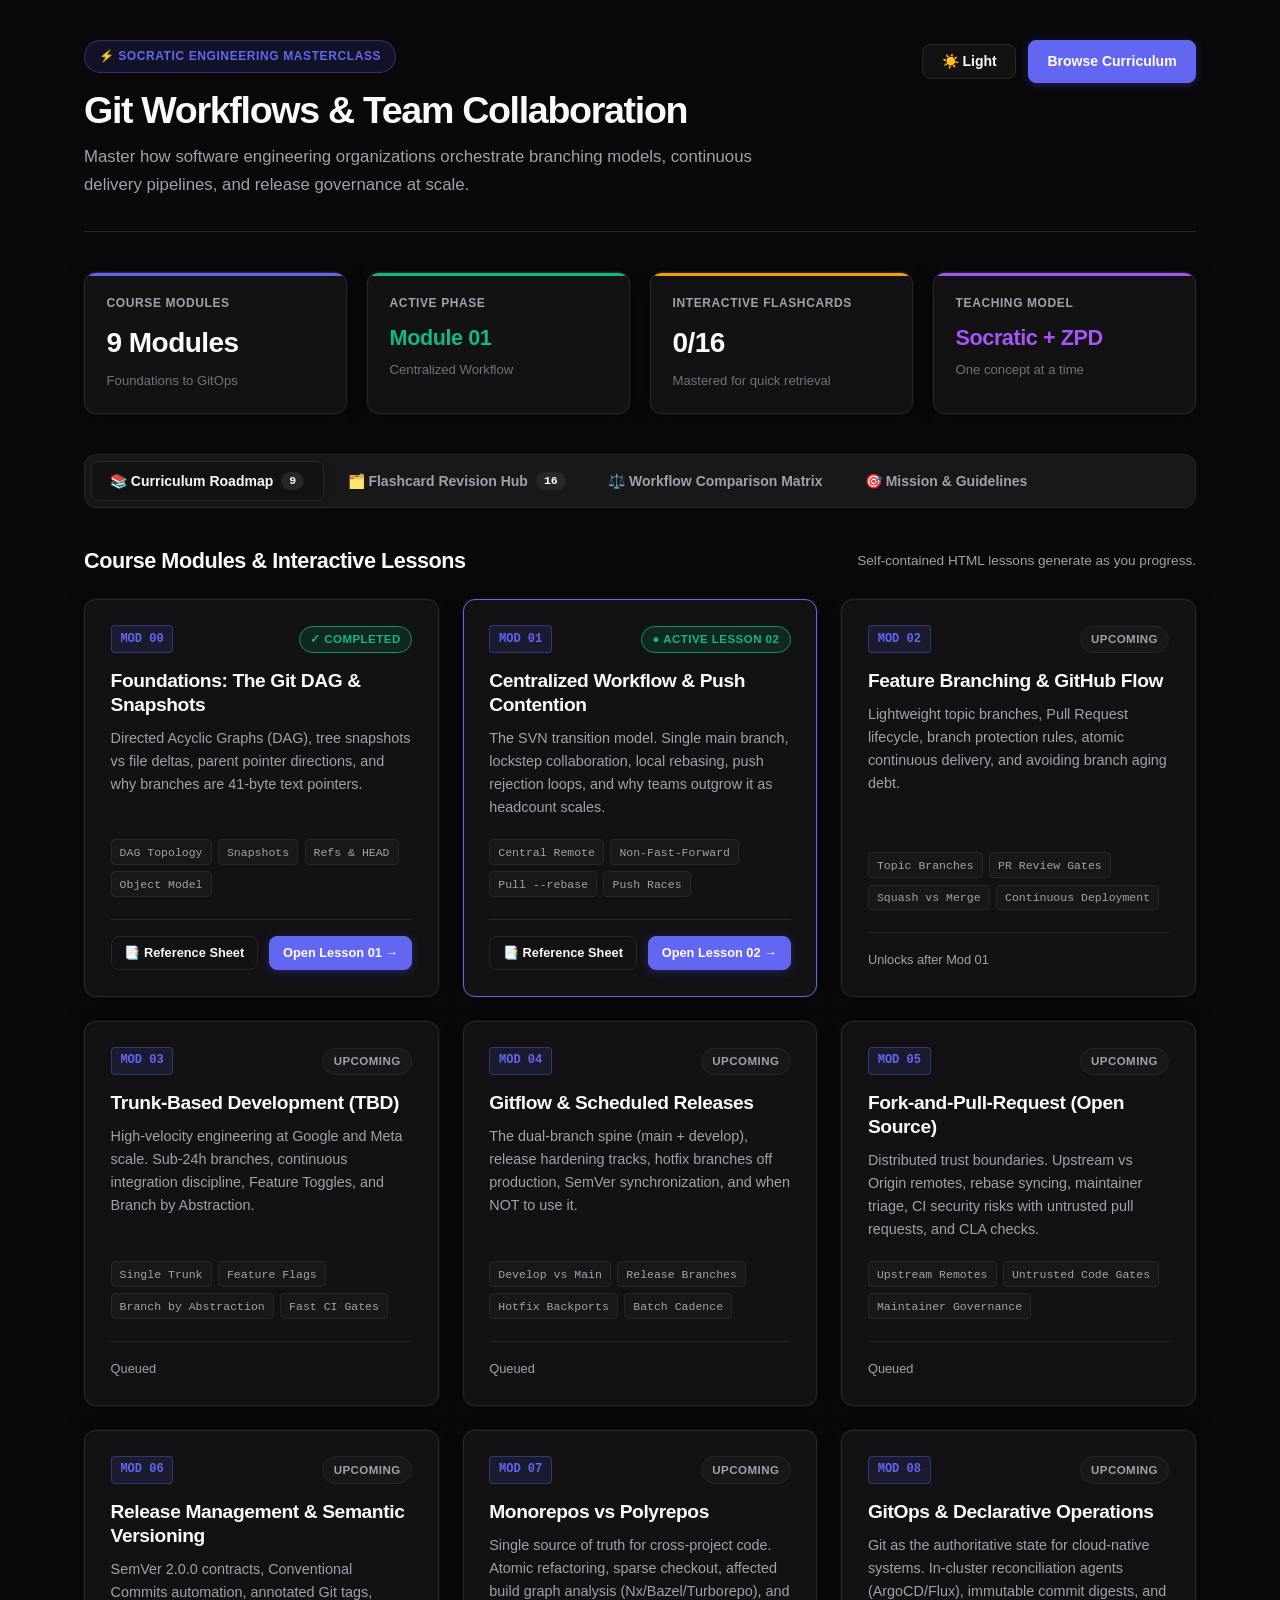
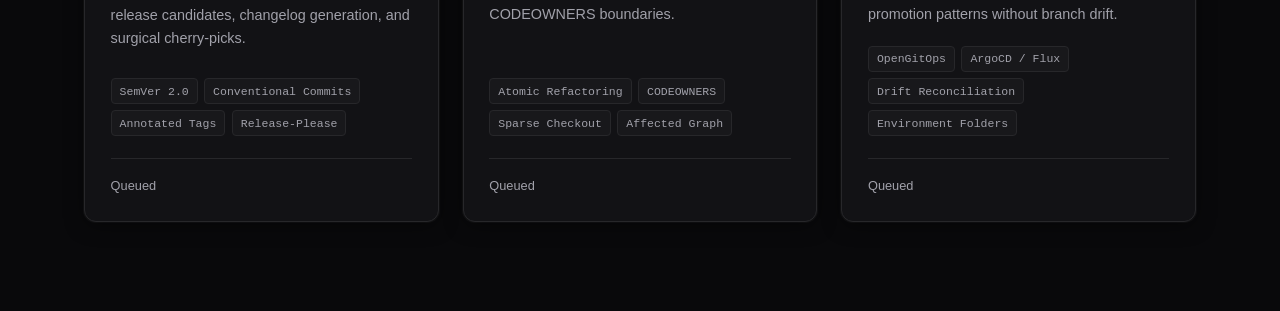
==== index.html @ 4a9fe492 "feat(design): recreate entire course theme with modern Linear-inspired design system and high-contra" ====
<!DOCTYPE html>
<html lang="en" data-theme="dark">
<head>
  <meta charset="UTF-8">
  <meta name="viewport" content="width=device-width, initial-scale=1.0">
  <title>Engineering Git Workflows — Interactive Course Dashboard</title>
  <link rel="stylesheet" href="assets/styles.css?v=2.0">
  <link rel="icon" href="data:image/svg+xml,<svg xmlns=%22http://www.w3.org/2000/svg%22 viewBox=%220 0 100 100%22><text y=%22.9em%22 font-size=%2290%22>🌿</text></svg>">
</head>
<body>
  <div class="container">
    <header class="hero">
      <div>
        <div class="hero-pill">⚡ Socratic Engineering Masterclass</div>
        <h1>Git Workflows & Team Collaboration</h1>
        <p>Master how software engineering organizations orchestrate branching models, continuous delivery pipelines, and release governance at scale.</p>
      </div>
      <div style="display: flex; gap: 0.75rem; align-items: center;">
        <button id="theme-toggle-btn" class="btn" onclick="toggleTheme()">☀️ Light</button>
        <a href="#curriculum" class="btn btn-primary" onclick="switchTab('tab-curriculum')">Browse Curriculum</a>
      </div>
    </header>

    <!-- Key Metrics Grid -->
    <div class="metrics-grid">
      <div class="metric-card primary">
        <div class="metric-label">Course Modules</div>
        <div class="metric-value">9 Modules</div>
        <div class="metric-sub">Foundations to GitOps</div>
      </div>
      <div class="metric-card success">
        <div class="metric-label">Active Phase</div>
        <div class="metric-value" style="font-size: 1.35rem; color: var(--accent-success);">Module 01</div>
        <div class="metric-sub">Centralized Workflow</div>
      </div>
      <div class="metric-card warning">
        <div class="metric-label">Interactive Flashcards</div>
        <div class="metric-value" id="stat-known-cards">0 / 16</div>
        <div class="metric-sub">Mastered for quick retrieval</div>
      </div>
      <div class="metric-card purple">
        <div class="metric-label">Teaching Model</div>
        <div class="metric-value" style="font-size: 1.35rem; color: var(--accent-purple);">Socratic + ZPD</div>
        <div class="metric-sub">One concept at a time</div>
      </div>
    </div>

    <!-- Navigation Tabs -->
    <div class="tabs-nav">
      <button class="tab-btn active" data-tab="tab-curriculum" onclick="switchTab('tab-curriculum')">
        📚 Curriculum Roadmap <span class="tab-badge">9</span>
      </button>
      <button class="tab-btn" data-tab="tab-flashcards" onclick="switchTab('tab-flashcards')">
        🗂️ Flashcard Revision Hub <span class="tab-badge">16</span>
      </button>
      <button class="tab-btn" data-tab="tab-matrix" onclick="switchTab('tab-matrix')">
        ⚖️ Workflow Comparison Matrix
      </button>
      <button class="tab-btn" data-tab="tab-mission" onclick="switchTab('tab-mission')">
        🎯 Mission & Guidelines
      </button>
    </div>

    <!-- Tab 1: Curriculum Roadmap -->
    <div id="tab-curriculum" class="tab-content">
      <div style="display: flex; justify-content: space-between; align-items: center; margin-bottom: 1.5rem;">
        <h2 style="font-size: 1.35rem;">Course Modules & Interactive Lessons</h2>
        <span style="font-size: 0.85rem; color: var(--text-muted);">Self-contained HTML lessons generate as you progress.</span>
      </div>

      <div class="module-grid">
        <!-- Module 0 -->
        <div class="module-card">
          <div class="module-top">
            <span class="module-num">MOD 00</span>
            <span class="status-badge active">✓ Completed</span>
          </div>
          <h3 class="module-title">Foundations: The Git DAG & Snapshots</h3>
          <p class="module-desc">Directed Acyclic Graphs (DAG), tree snapshots vs file deltas, parent pointer directions, and why branches are 41-byte text pointers.</p>
          <div class="module-tags">
            <span class="tag">DAG Topology</span>
            <span class="tag">Snapshots</span>
            <span class="tag">Refs & HEAD</span>
            <span class="tag">Object Model</span>
          </div>
          <div class="module-footer">
            <a href="reference/git-dag-and-object-model.html" class="btn btn-sm">📑 Reference Sheet</a>
            <a href="lessons/0001-the-git-dag-and-snapshots.html" class="btn btn-sm btn-primary">Open Lesson 01 →</a>
          </div>
        </div>

        <!-- Module 1 -->
        <div class="module-card" style="border-color: var(--accent-primary);">
          <div class="module-top">
            <span class="module-num">MOD 01</span>
            <span class="status-badge active">● Active Lesson 02</span>
          </div>
          <h3 class="module-title">Centralized Workflow & Push Contention</h3>
          <p class="module-desc">The SVN transition model. Single main branch, lockstep collaboration, local rebasing, push rejection loops, and why teams outgrow it as headcount scales.</p>
          <div class="module-tags">
            <span class="tag">Central Remote</span>
            <span class="tag">Non-Fast-Forward</span>
            <span class="tag">Pull --rebase</span>
            <span class="tag">Push Races</span>
          </div>
          <div class="module-footer">
            <a href="reference/centralized-workflow-mechanics.html" class="btn btn-sm">📑 Reference Sheet</a>
            <a href="lessons/0002-centralized-workflow-and-push-rejections.html" class="btn btn-sm btn-primary">Open Lesson 02 →</a>
          </div>
        </div>

        <!-- Module 2 -->
        <div class="module-card">
          <div class="module-top">
            <span class="module-num">MOD 02</span>
            <span class="status-badge upcoming">Upcoming</span>
          </div>
          <h3 class="module-title">Feature Branching & GitHub Flow</h3>
          <p class="module-desc">Lightweight topic branches, Pull Request lifecycle, branch protection rules, atomic continuous delivery, and avoiding branch aging debt.</p>
          <div class="module-tags">
            <span class="tag">Topic Branches</span>
            <span class="tag">PR Review Gates</span>
            <span class="tag">Squash vs Merge</span>
            <span class="tag">Continuous Deployment</span>
          </div>
          <div class="module-footer">
            <span style="font-size: 0.8rem; color: var(--text-muted);">Unlocks after Mod 01</span>
          </div>
        </div>

        <!-- Module 3 -->
        <div class="module-card">
          <div class="module-top">
            <span class="module-num">MOD 03</span>
            <span class="status-badge upcoming">Upcoming</span>
          </div>
          <h3 class="module-title">Trunk-Based Development (TBD)</h3>
          <p class="module-desc">High-velocity engineering at Google and Meta scale. Sub-24h branches, continuous integration discipline, Feature Toggles, and Branch by Abstraction.</p>
          <div class="module-tags">
            <span class="tag">Single Trunk</span>
            <span class="tag">Feature Flags</span>
            <span class="tag">Branch by Abstraction</span>
            <span class="tag">Fast CI Gates</span>
          </div>
          <div class="module-footer">
            <span style="font-size: 0.8rem; color: var(--text-muted);">Queued</span>
          </div>
        </div>

        <!-- Module 4 -->
        <div class="module-card">
          <div class="module-top">
            <span class="module-num">MOD 04</span>
            <span class="status-badge upcoming">Upcoming</span>
          </div>
          <h3 class="module-title">Gitflow & Scheduled Releases</h3>
          <p class="module-desc">The dual-branch spine (main + develop), release hardening tracks, hotfix branches off production, SemVer synchronization, and when NOT to use it.</p>
          <div class="module-tags">
            <span class="tag">Develop vs Main</span>
            <span class="tag">Release Branches</span>
            <span class="tag">Hotfix Backports</span>
            <span class="tag">Batch Cadence</span>
          </div>
          <div class="module-footer">
            <span style="font-size: 0.8rem; color: var(--text-muted);">Queued</span>
          </div>
        </div>

        <!-- Module 5 -->
        <div class="module-card">
          <div class="module-top">
            <span class="module-num">MOD 05</span>
            <span class="status-badge upcoming">Upcoming</span>
          </div>
          <h3 class="module-title">Fork-and-Pull-Request (Open Source)</h3>
          <p class="module-desc">Distributed trust boundaries. Upstream vs Origin remotes, rebase syncing, maintainer triage, CI security risks with untrusted pull requests, and CLA checks.</p>
          <div class="module-tags">
            <span class="tag">Upstream Remotes</span>
            <span class="tag">Untrusted Code Gates</span>
            <span class="tag">Maintainer Governance</span>
          </div>
          <div class="module-footer">
            <span style="font-size: 0.8rem; color: var(--text-muted);">Queued</span>
          </div>
        </div>

        <!-- Module 6 -->
        <div class="module-card">
          <div class="module-top">
            <span class="module-num">MOD 06</span>
            <span class="status-badge upcoming">Upcoming</span>
          </div>
          <h3 class="module-title">Release Management & Semantic Versioning</h3>
          <p class="module-desc">SemVer 2.0.0 contracts, Conventional Commits automation, annotated Git tags, release candidates, changelog generation, and surgical cherry-picks.</p>
          <div class="module-tags">
            <span class="tag">SemVer 2.0</span>
            <span class="tag">Conventional Commits</span>
            <span class="tag">Annotated Tags</span>
            <span class="tag">Release-Please</span>
          </div>
          <div class="module-footer">
            <span style="font-size: 0.8rem; color: var(--text-muted);">Queued</span>
          </div>
        </div>

        <!-- Module 7 -->
        <div class="module-card">
          <div class="module-top">
            <span class="module-num">MOD 07</span>
            <span class="status-badge upcoming">Upcoming</span>
          </div>
          <h3 class="module-title">Monorepos vs Polyrepos</h3>
          <p class="module-desc">Single source of truth for cross-project code. Atomic refactoring, sparse checkout, affected build graph analysis (Nx/Bazel/Turborepo), and CODEOWNERS boundaries.</p>
          <div class="module-tags">
            <span class="tag">Atomic Refactoring</span>
            <span class="tag">CODEOWNERS</span>
            <span class="tag">Sparse Checkout</span>
            <span class="tag">Affected Graph</span>
          </div>
          <div class="module-footer">
            <span style="font-size: 0.8rem; color: var(--text-muted);">Queued</span>
          </div>
        </div>

        <!-- Module 8 -->
        <div class="module-card">
          <div class="module-top">
            <span class="module-num">MOD 08</span>
            <span class="status-badge upcoming">Upcoming</span>
          </div>
          <h3 class="module-title">GitOps & Declarative Operations</h3>
          <p class="module-desc">Git as the authoritative state for cloud-native systems. In-cluster reconciliation agents (ArgoCD/Flux), immutable commit digests, and promotion patterns without branch drift.</p>
          <div class="module-tags">
            <span class="tag">OpenGitOps</span>
            <span class="tag">ArgoCD / Flux</span>
            <span class="tag">Drift Reconciliation</span>
            <span class="tag">Environment Folders</span>
          </div>
          <div class="module-footer">
            <span style="font-size: 0.8rem; color: var(--text-muted);">Queued</span>
          </div>
        </div>
      </div>
    </div>

    <!-- Tab 2: Flashcards Revision Hub -->
    <div id="tab-flashcards" class="tab-content" style="display: none;">
      <div style="display: flex; justify-content: space-between; align-items: center; margin-bottom: 1.5rem;">
        <h2 style="font-size: 1.35rem;">🗂️ Interactive Flashcard Revision Deck</h2>
        <span style="font-size: 0.85rem; color: var(--text-muted);">Press <kbd style="background: var(--bg-surface-elevated); padding: 2px 6px; border-radius: 4px; border: 1px solid var(--border-subtle);">Space</kbd> to flip, <kbd style="background: var(--bg-surface-elevated); padding: 2px 6px; border-radius: 4px; border: 1px solid var(--border-subtle);">→</kbd> next, <kbd style="background: var(--bg-surface-elevated); padding: 2px 6px; border-radius: 4px; border: 1px solid var(--border-subtle);">←</kbd> previous</span>
      </div>

      <div class="flashcards-container">
        <!-- Filter Bar -->
        <div class="flashcard-filter-bar">
          <button class="filter-btn active" data-filter="all" onclick="filterFlashcards('all', this)">All Concepts</button>
          <button class="filter-btn" data-filter="branching-models" onclick="filterFlashcards('branching-models', this)">Branching Models</button>
          <button class="filter-btn" data-filter="ci-cd-releases" onclick="filterFlashcards('ci-cd-releases', this)">Release & CI/CD</button>
          <button class="filter-btn" data-filter="gitops-monorepo" onclick="filterFlashcards('gitops-monorepo', this)">Monorepo & GitOps</button>
          <button class="filter-btn" data-filter="governance-hygiene" onclick="filterFlashcards('governance-hygiene', this)">Governance & Hygiene</button>
          <button class="filter-btn" data-filter="known" onclick="filterFlashcards('known', this)">Mastered Cards</button>
        </div>

        <!-- 3D Card -->
        <div class="flashcard-wrapper">
          <div id="flashcard-card" class="flashcard-card" onclick="flipFlashcard()">
            <!-- Front Face -->
            <div class="flashcard-face card-front">
              <div class="card-header-line">
                <span id="card-cat-front" class="card-category">Branching Models • Trunk-Based Dev</span>
                <span class="card-hint">Click card or press Space to reveal answer</span>
              </div>
              <div class="card-body-content">
                <div id="card-question-text" class="card-question">
                  What is the core operational principle of Trunk-Based Development (TBD)?
                </div>
              </div>
              <div class="card-footer-line">
                <span>🔄 Click to flip</span>
                <span id="card-counter-display" style="font-family: var(--font-mono); font-weight: 700;">1 of 16</span>
              </div>
            </div>

            <!-- Back Face -->
            <div class="flashcard-face card-back">
              <div class="card-header-line">
                <span id="card-cat-back" class="card-category">Branching Models • Trunk-Based Dev</span>
                <span class="card-hint" style="color: var(--accent-success); font-weight: 600;">Answer Breakdown</span>
              </div>
              <div class="card-body-content">
                <div class="card-answer-heading">✓ Core Definition</div>
                <div id="card-answer-text" class="card-answer">
                  All engineers merge small, frequent commits directly into a single shared branch ('trunk' or 'main') at least once a day, avoiding long-lived feature branches.
                </div>
                <div class="card-key-insight">
                  <strong>Architectural Key Insight:</strong>
                  <span id="card-insight-text">Merge conflicts grow super-linearly with branch lifespan. TBD eliminates merge debt by forcing continuous daily integration.</span>
                </div>
              </div>
              <div class="card-footer-line">
                <span>🔄 Click to flip back</span>
                <span>Spaced Repetition Active</span>
              </div>
            </div>
          </div>
        </div>

        <!-- Nav Controls -->
        <div class="flashcard-nav-controls">
          <div style="display: flex; gap: 0.5rem;">
            <button class="btn" onclick="prevFlashcard()">← Previous</button>
            <button class="btn" onclick="nextFlashcard()">Next →</button>
          </div>
          <button id="card-mark-known-btn" class="btn" onclick="toggleCardKnown()">Mark Known</button>
          <button class="btn" onclick="shuffleFlashcards()">🔀 Shuffle</button>
        </div>
      </div>
    </div>

    <!-- Tab 3: Workflow Comparison Matrix -->
    <div id="tab-matrix" class="tab-content" style="display: none;">
      <h2 style="font-size: 1.35rem; margin-bottom: 1.5rem;">Architectural Trade-Off & Comparison Matrix</h2>

      <div class="table-responsive">
        <table class="matrix-table">
          <thead>
            <tr>
              <th>Workflow Strategy</th>
              <th>Release Cadence</th>
              <th>Merge Lifespan</th>
              <th>CI/CD Requirement</th>
              <th>Rollback / Recovery</th>
              <th>Ideal Team & Context</th>
            </tr>
          </thead>
          <tbody>
            <tr>
              <td style="font-weight: 700;">● Centralized</td>
              <td>Ad-hoc / Manual</td>
              <td>0 (Direct commit or rebase)</td>
              <td>Minimal (often optional)</td>
              <td>High friction (reverts on main)</td>
              <td>1-2 developers, solo projects, SVN transition</td>
            </tr>
            <tr>
              <td style="font-weight: 700; color: var(--accent-cyan);">● GitHub Flow</td>
              <td>Continuous (Daily / Multiple per day)</td>
              <td>Hours to a few days</td>
              <td>Strict automated tests & deployment gates</td>
              <td>Fast (revert PR or redeploy prior commit)</td>
              <td>Web applications, SaaS, microservices, startups</td>
            </tr>
            <tr>
              <td style="font-weight: 700; color: var(--accent-success);">● Trunk-Based Dev</td>
              <td>Continuous / On-demand</td>
              <td>Sub-24 hours (< 1 day)</td>
              <td>Essential (ultra-fast CI, Feature Flags)</td>
              <td>Instant via Feature Flag toggle (zero redeploy)</td>
              <td>High-velocity engineering (Google, Meta), mature CI</td>
            </tr>
            <tr>
              <td style="font-weight: 700; color: var(--accent-warning);">● Gitflow</td>
              <td>Scheduled / Batched (bi-weekly, monthly)</td>
              <td>Days to weeks (feature & release branches)</td>
              <td>Standard automated builds</td>
              <td>Medium (dedicated hotfix branches to main & develop)</td>
              <td>Boxed enterprise software, multi-version maintenance, mobile apps</td>
            </tr>
            <tr>
              <td style="font-weight: 700; color: var(--accent-purple);">● Fork & Pull-Request</td>
              <td>Release-driven or continuous</td>
              <td>Varies by contributor</td>
              <td>Strict automated sandboxed CI for PRs</td>
              <td>Maintainer-driven revert</td>
              <td>Open Source, untrusted multi-party contributors, contractors</td>
            </tr>
            <tr>
              <td style="font-weight: 700; color: var(--accent-danger);">● GitOps</td>
              <td>Continuous automated sync</td>
              <td>Driven by trunk merges or image tags</td>
              <td>Kubernetes / declarative engine + ArgoCD/Flux</td>
              <td>Instant git revert triggers automated downward reconciliation</td>
              <td>Cloud-native infrastructure, Kubernetes clusters, zero-drift platforms</td>
            </tr>
          </tbody>
        </table>
      </div>
    </div>

    <!-- Tab 4: Mission & Learning Records -->
    <div id="tab-mission" class="tab-content" style="display: none;">
      <div class="exercise-box">
        <h3 style="color: var(--accent-primary);">Why We Are Here</h3>
        <p>To elevate your Git fluency from basic command memory (add, commit, push) to high-level architectural decision-making. You will learn to evaluate how team topology, deployment constraints, release frequency, and code ownership determine the right workflow.</p>
        
        <h4 style="margin: 1.5rem 0 0.5rem; color: var(--text-heading);">Teaching Contract:</h4>
        <ul style="padding-left: 1.5rem; line-height: 1.8;">
          <li><strong>One concept at a time:</strong> No knowledge dumps. Each step builds on verified understanding.</li>
          <li><strong>Active Socratic engagement:</strong> You will be asked to analyze scenarios, predict merge behaviors, and resolve dilemmas.</li>
          <li><strong>Progressive artifact generation:</strong> Lessons, reference cheat sheets, and learning records are persisted directly in this workspace.</li>
        </ul>
      </div>
    </div>

  </div>

  <script src="assets/app.js?v=2.0"></script>
</body>
</html>
---- assets/styles.css ----
/* ==========================================================================
   ENGINEERING GIT WORKFLOWS — DESIGN SYSTEM (LINEAR / VERCEL INSPIRED)
   Modern, accessible, high-contrast theme with rock-solid component boundaries.
   ========================================================================== */

:root {
  /* Dark Mode Default Palette (Zinc & Royal Indigo) */
  --bg-app: #09090b;
  --bg-surface: #121215;
  --bg-surface-elevated: #18181b;
  --bg-surface-hover: #222226;
  --bg-code: #0d0e12;
  
  --border-subtle: #27272a;
  --border-strong: #3f3f46;
  --border-focus: #6366f1;

  --text-heading: #fafafa;
  --text-body: #d4d4d8;
  --text-muted: #a1a1aa;
  --text-faint: #71717a;

  --accent-primary: #6366f1;
  --accent-primary-hover: #4f46e5;
  --accent-primary-light: rgba(99, 102, 241, 0.12);
  --accent-primary-border: rgba(99, 102, 241, 0.35);

  --accent-success: #10b981;
  --accent-success-bg: rgba(16, 185, 129, 0.12);
  --accent-success-border: #059669;
  --accent-success-text: #6ee7b7;

  --accent-danger: #f43f5e;
  --accent-danger-bg: rgba(244, 63, 94, 0.12);
  --accent-danger-border: #e11d48;
  --accent-danger-text: #fda4af;

  --accent-warning: #f59e0b;
  --accent-warning-bg: rgba(245, 158, 11, 0.12);
  --accent-warning-border: #d97706;
  --accent-warning-text: #fcd34d;

  --accent-cyan: #06b6d4;
  --accent-purple: #a855f7;

  --shadow-card: 0 4px 20px -2px rgba(0, 0, 0, 0.5), 0 0 1px 1px rgba(255, 255, 255, 0.05);
  --shadow-elevated: 0 12px 36px -4px rgba(0, 0, 0, 0.65), 0 0 1px 1px rgba(255, 255, 255, 0.08);

  --radius-xs: 4px;
  --radius-sm: 8px;
  --radius-md: 12px;
  --radius-lg: 16px;
  --radius-full: 9999px;

  --font-sans: -apple-system, BlinkMacSystemFont, "Inter", "Segoe UI", Roboto, Helvetica, Arial, sans-serif;
  --font-mono: "JetBrains Mono", ui-monospace, SFMono-Regular, Menlo, Monaco, Consolas, monospace;

  --transition-fast: all 0.18s cubic-bezier(0.16, 1, 0.3, 1);
  --transition-smooth: all 0.28s cubic-bezier(0.16, 1, 0.3, 1);
}

/* Light Theme Overrides (High-contrast, pure white & crisp slate borders) */
[data-theme="light"] {
  --bg-app: #f8fafc;
  --bg-surface: #ffffff;
  --bg-surface-elevated: #f1f5f9;
  --bg-surface-hover: #e2e8f0;
  --bg-code: #0f172a;

  --border-subtle: #cbd5e1;
  --border-strong: #94a3b8;
  --border-focus: #4f46e5;

  --text-heading: #09090b;
  --text-body: #1e293b;
  --text-muted: #475569;
  --text-faint: #64748b;

  --accent-primary: #4f46e5;
  --accent-primary-hover: #4338ca;
  --accent-primary-light: #eef2ff;
  --accent-primary-border: #a5b4fc;

  --accent-success: #059669;
  --accent-success-bg: #ecfdf5;
  --accent-success-border: #10b981;
  --accent-success-text: #064e3b;

  --accent-danger: #e11d48;
  --accent-danger-bg: #fff1f2;
  --accent-danger-border: #f43f5e;
  --accent-danger-text: #881337;

  --accent-warning: #d97706;
  --accent-warning-bg: #fffbeb;
  --accent-warning-border: #f59e0b;
  --accent-warning-text: #78350f;

  --accent-cyan: #0284c7;
  --accent-purple: #7e22ce;

  --shadow-card: 0 4px 14px -1px rgba(15, 23, 42, 0.08), 0 0 1px 1px rgba(15, 23, 42, 0.05);
  --shadow-elevated: 0 16px 32px -4px rgba(15, 23, 42, 0.12), 0 0 1px 1px rgba(15, 23, 42, 0.08);
}

/* Base Styles */
* {
  box-sizing: border-box;
  margin: 0;
  padding: 0;
}

body {
  font-family: var(--font-sans);
  background-color: var(--bg-app);
  color: var(--text-body);
  line-height: 1.65;
  min-height: 100vh;
  -webkit-font-smoothing: antialiased;
  -moz-osx-font-smoothing: grayscale;
}

.container {
  max-width: 1160px;
  margin: 0 auto;
  padding: 2.5rem 1.5rem;
}

/* Typography Defaults */
h1, h2, h3, h4, h5, h6 {
  color: var(--text-heading);
  font-weight: 700;
  letter-spacing: -0.02em;
  line-height: 1.25;
}

p {
  color: var(--text-body);
  font-size: 1rem;
}

a {
  color: var(--accent-primary);
  text-decoration: none;
  font-weight: 500;
  transition: var(--transition-fast);
}

a:hover {
  text-decoration: underline;
}

code {
  font-family: var(--font-mono);
  font-size: 0.86em;
  background: var(--accent-primary-light);
  color: var(--accent-primary);
  padding: 0.18em 0.45em;
  border-radius: var(--radius-xs);
  border: 1px solid var(--accent-primary-border);
}

/* Header & Hero */
header.hero {
  margin-bottom: 2.5rem;
  padding-bottom: 2rem;
  border-bottom: 1px solid var(--border-subtle);
  display: flex;
  justify-content: space-between;
  align-items: flex-start;
  flex-wrap: wrap;
  gap: 1.5rem;
}

.hero-pill {
  display: inline-flex;
  align-items: center;
  gap: 0.5rem;
  padding: 0.35rem 0.85rem;
  border-radius: var(--radius-full);
  font-size: 0.75rem;
  font-weight: 700;
  letter-spacing: 0.05em;
  text-transform: uppercase;
  background: var(--accent-primary-light);
  color: var(--accent-primary);
  border: 1px solid var(--accent-primary-border);
  margin-bottom: 0.85rem;
}

.hero h1 {
  font-size: 2.35rem;
  font-weight: 800;
  letter-spacing: -0.035em;
  margin-bottom: 0.6rem;
}

.hero p {
  color: var(--text-muted);
  font-size: 1.05rem;
  max-width: 720px;
}

/* Buttons */
.btn {
  display: inline-flex;
  align-items: center;
  justify-content: center;
  gap: 0.5rem;
  padding: 0.55rem 1.15rem;
  font-size: 0.875rem;
  font-weight: 600;
  border-radius: var(--radius-sm);
  cursor: pointer;
  border: 1px solid var(--border-subtle);
  background: var(--bg-surface);
  color: var(--text-heading);
  transition: var(--transition-fast);
  text-decoration: none;
  box-shadow: 0 1px 2px rgba(0, 0, 0, 0.05);
}

.btn:hover {
  background: var(--bg-surface-hover);
  border-color: var(--border-strong);
  text-decoration: none;
}

.btn-primary {
  background: var(--accent-primary);
  border-color: var(--accent-primary);
  color: #ffffff !important;
  box-shadow: 0 2px 8px rgba(79, 70, 229, 0.35);
}

.btn-primary:hover {
  background: var(--accent-primary-hover);
  border-color: var(--accent-primary-hover);
}

.btn-sm {
  padding: 0.35rem 0.8rem;
  font-size: 0.8rem;
}

/* Navigation Segmented Tabs */
.tabs-nav {
  display: flex;
  gap: 0.35rem;
  background: var(--bg-surface-elevated);
  padding: 0.35rem;
  border-radius: var(--radius-md);
  border: 1px solid var(--border-subtle);
  margin-bottom: 2.5rem;
  overflow-x: auto;
}

.tab-btn {
  padding: 0.65rem 1.15rem;
  font-size: 0.875rem;
  font-weight: 600;
  color: var(--text-muted);
  background: transparent;
  border: none;
  border-radius: var(--radius-sm);
  cursor: pointer;
  transition: var(--transition-fast);
  display: inline-flex;
  align-items: center;
  gap: 0.5rem;
  white-space: nowrap;
}

.tab-btn:hover {
  color: var(--text-heading);
}

.tab-btn.active {
  background: var(--bg-surface);
  color: var(--text-heading);
  box-shadow: 0 2px 6px rgba(0, 0, 0, 0.08);
  border: 1px solid var(--border-subtle);
}

.tab-badge {
  background: var(--border-subtle);
  color: var(--text-heading);
  padding: 0.15rem 0.5rem;
  border-radius: var(--radius-full);
  font-size: 0.72rem;
  font-family: var(--font-mono);
}

/* Metrics Grid */
.metrics-grid {
  display: grid;
  grid-template-columns: repeat(auto-fit, minmax(220px, 1fr));
  gap: 1.25rem;
  margin-bottom: 2.5rem;
}

.metric-card {
  background: var(--bg-surface);
  border: 1px solid var(--border-subtle);
  border-radius: var(--radius-md);
  padding: 1.35rem;
  box-shadow: var(--shadow-card);
  position: relative;
  overflow: hidden;
}

.metric-card::before {
  content: "";
  position: absolute;
  top: 0;
  left: 0;
  right: 0;
  height: 3px;
  background: var(--border-subtle);
}

.metric-card.primary::before { background: var(--accent-primary); }
.metric-card.success::before { background: var(--accent-success); }
.metric-card.warning::before { background: var(--accent-warning); }
.metric-card.purple::before { background: var(--accent-purple); }

.metric-label {
  font-size: 0.75rem;
  font-weight: 700;
  text-transform: uppercase;
  letter-spacing: 0.05em;
  color: var(--text-muted);
  margin-bottom: 0.35rem;
}

.metric-value {
  font-size: 1.75rem;
  font-weight: 800;
  letter-spacing: -0.02em;
  color: var(--text-heading);
}

.metric-sub {
  font-size: 0.82rem;
  color: var(--text-faint);
  margin-top: 0.25rem;
}

/* Modules Grid */
.module-grid {
  display: grid;
  grid-template-columns: repeat(auto-fill, minmax(350px, 1fr));
  gap: 1.5rem;
  margin-bottom: 3rem;
}

.module-card {
  background: var(--bg-surface);
  border: 1px solid var(--border-subtle);
  border-radius: var(--radius-md);
  padding: 1.6rem;
  display: flex;
  flex-direction: column;
  transition: var(--transition-smooth);
  box-shadow: var(--shadow-card);
}

.module-card:hover {
  transform: translateY(-2px);
  border-color: var(--border-strong);
  box-shadow: var(--shadow-elevated);
}

.module-top {
  display: flex;
  justify-content: space-between;
  align-items: center;
  margin-bottom: 1rem;
}

.module-num {
  font-size: 0.75rem;
  font-family: var(--font-mono);
  font-weight: 700;
  padding: 0.2rem 0.55rem;
  background: var(--accent-primary-light);
  color: var(--accent-primary);
  border: 1px solid var(--accent-primary-border);
  border-radius: var(--radius-xs);
}

.status-badge {
  display: inline-flex;
  align-items: center;
  gap: 0.35rem;
  font-size: 0.72rem;
  font-weight: 700;
  text-transform: uppercase;
  letter-spacing: 0.04em;
  padding: 0.2rem 0.65rem;
  border-radius: var(--radius-full);
}

.status-badge.active {
  background: var(--accent-success-bg);
  border: 1px solid var(--accent-success-border);
  color: var(--accent-success);
}

.status-badge.upcoming {
  background: var(--bg-surface-elevated);
  border: 1px solid var(--border-subtle);
  color: var(--text-muted);
}

.module-title {
  font-size: 1.2rem;
  font-weight: 700;
  margin-bottom: 0.6rem;
}

.module-desc {
  font-size: 0.9rem;
  color: var(--text-muted);
  line-height: 1.6;
  margin-bottom: 1.25rem;
  flex-grow: 1;
}

.module-tags {
  display: flex;
  flex-wrap: wrap;
  gap: 0.4rem;
  margin-bottom: 1.35rem;
}

.tag {
  font-size: 0.72rem;
  font-family: var(--font-mono);
  background: var(--bg-surface-elevated);
  border: 1px solid var(--border-subtle);
  color: var(--text-muted);
  padding: 0.15rem 0.5rem;
  border-radius: var(--radius-xs);
}

.module-footer {
  padding-top: 1rem;
  border-top: 1px solid var(--border-subtle);
  display: flex;
  justify-content: space-between;
  align-items: center;
}

/* Terminal & Code Windows (macOS Style Bar with high contrast) */
.terminal-block {
  background: var(--bg-code);
  border: 1px solid var(--border-subtle);
  border-radius: var(--radius-md);
  margin: 1.5rem 0;
  overflow: hidden;
  box-shadow: 0 6px 18px rgba(0, 0, 0, 0.2);
}

.terminal-header {
  background: rgba(255, 255, 255, 0.03);
  border-bottom: 1px solid var(--border-subtle);
  padding: 0.55rem 0.95rem;
  display: flex;
  align-items: center;
  gap: 0.5rem;
}

.terminal-dot {
  width: 10px;
  height: 10px;
  border-radius: 50%;
  display: inline-block;
}

.terminal-dot.red { background: #ef4444; }
.terminal-dot.yellow { background: #eab308; }
.terminal-dot.green { background: #22c55e; }

.terminal-title {
  font-family: var(--font-mono);
  font-size: 0.75rem;
  color: #94a3b8;
  margin-left: 0.5rem;
}

.terminal-body {
  padding: 1.2rem;
  font-family: var(--font-mono);
  font-size: 0.875rem;
  line-height: 1.6;
  color: #38bdf8;
  overflow-x: auto;
  white-space: pre;
}

/* Callouts & Information Panels */
.callout {
  background: var(--bg-surface);
  border: 1px solid var(--border-subtle);
  border-left: 5px solid var(--accent-primary);
  border-radius: var(--radius-md);
  padding: 1.35rem;
  margin: 1.75rem 0;
  box-shadow: var(--shadow-card);
}

.callout-title {
  font-weight: 700;
  font-size: 0.95rem;
  color: var(--text-heading);
  margin-bottom: 0.4rem;
  display: flex;
  align-items: center;
  gap: 0.5rem;
}

.callout p {
  color: var(--text-body);
  margin-bottom: 0;
}

.callout-reflection {
  border-left-color: var(--accent-purple);
  background: var(--bg-surface);
}

.callout-reflection .callout-title {
  color: var(--accent-purple);
}

/* Exercise & Quiz Container */
.exercise-box {
  background: var(--bg-surface);
  border: 2px solid var(--border-subtle);
  border-radius: var(--radius-lg);
  padding: 1.75rem;
  margin: 2.25rem 0;
  box-shadow: var(--shadow-card);
}

.exercise-box h3 {
  font-size: 1.25rem;
  color: var(--text-heading);
  margin-bottom: 0.75rem;
}

.exercise-box p {
  color: var(--text-body);
  margin-bottom: 1.25rem;
}

.quiz-option {
  display: flex;
  align-items: center;
  width: 100%;
  padding: 0.95rem 1.2rem;
  margin-bottom: 0.65rem;
  border-radius: var(--radius-sm);
  background: var(--bg-surface-elevated);
  border: 1.5px solid var(--border-subtle);
  color: var(--text-heading);
  font-size: 0.92rem;
  font-weight: 500;
  text-align: left;
  cursor: pointer;
  transition: var(--transition-fast);
}

.quiz-option:hover {
  background: var(--bg-surface-hover);
  border-color: var(--border-focus);
}

.quiz-option.correct {
  background: var(--accent-success-bg) !important;
  border-color: var(--accent-success-border) !important;
  color: var(--accent-success-text) !important;
  font-weight: 600;
}

.quiz-option.wrong {
  background: var(--accent-danger-bg) !important;
  border-color: var(--accent-danger-border) !important;
  color: var(--accent-danger-text) !important;
  font-weight: 600;
}

.quiz-feedback {
  margin-top: 1.25rem;
  padding: 1.15rem;
  border-radius: var(--radius-sm);
  font-size: 0.92rem;
  font-weight: 500;
  line-height: 1.6;
}

/* Comparison Cards Grid */
.concept-compare {
  display: grid;
  grid-template-columns: repeat(auto-fit, minmax(280px, 1fr));
  gap: 1.25rem;
  margin: 1.75rem 0;
}

.compare-card {
  background: var(--bg-surface);
  border: 1px solid var(--border-subtle);
  border-radius: var(--radius-md);
  padding: 1.35rem;
  box-shadow: var(--shadow-card);
}

.compare-card h4 {
  font-size: 1.05rem;
  margin-bottom: 0.5rem;
}

.compare-card.pro { border-top: 4px solid var(--accent-success); }
.compare-card.con { border-top: 4px solid var(--accent-danger); }

/* Flashcards Hub */
.flashcards-container {
  display: flex;
  flex-direction: column;
  align-items: center;
  max-width: 800px;
  margin: 0 auto 3rem;
}

.flashcard-filter-bar {
  display: flex;
  gap: 0.5rem;
  flex-wrap: wrap;
  justify-content: center;
  margin-bottom: 2rem;
}

.filter-btn {
  background: var(--bg-surface);
  border: 1px solid var(--border-subtle);
  color: var(--text-muted);
  padding: 0.45rem 1rem;
  border-radius: var(--radius-full);
  font-size: 0.82rem;
  font-weight: 600;
  cursor: pointer;
  transition: var(--transition-fast);
}

.filter-btn:hover {
  color: var(--text-heading);
  border-color: var(--border-strong);
}

.filter-btn.active {
  background: var(--accent-primary);
  border-color: var(--accent-primary);
  color: #ffffff;
}

.flashcard-wrapper {
  width: 100%;
  height: 380px;
  perspective: 1200px;
  margin-bottom: 1.75rem;
}

.flashcard-card {
  width: 100%;
  height: 100%;
  position: relative;
  transform-style: preserve-3d;
  transition: transform 0.55s cubic-bezier(0.16, 1, 0.3, 1);
  cursor: pointer;
}

.flashcard-card.flipped {
  transform: rotateY(180deg);
}

.flashcard-face {
  position: absolute;
  width: 100%;
  height: 100%;
  backface-visibility: hidden;
  border-radius: var(--radius-lg);
  padding: 2.25rem;
  display: flex;
  flex-direction: column;
  justify-content: space-between;
  background: var(--bg-surface);
  border: 1.5px solid var(--border-subtle);
  box-shadow: var(--shadow-elevated);
}

.flashcard-face.card-back {
  transform: rotateY(180deg);
  border-color: var(--accent-primary-border);
}

.card-header-line {
  display: flex;
  justify-content: space-between;
  align-items: center;
}

.card-category {
  font-size: 0.75rem;
  font-weight: 700;
  text-transform: uppercase;
  letter-spacing: 0.05em;
  color: var(--accent-primary);
}

.card-hint {
  font-size: 0.78rem;
  color: var(--text-faint);
}

.card-body-content {
  margin: auto 0;
}

.card-question {
  font-size: 1.45rem;
  font-weight: 700;
  line-height: 1.4;
  letter-spacing: -0.015em;
  color: var(--text-heading);
  text-align: center;
}

.card-answer-heading {
  font-size: 1.05rem;
  font-weight: 700;
  color: var(--accent-success);
  margin-bottom: 0.6rem;
}

.card-answer {
  font-size: 0.95rem;
  line-height: 1.65;
  color: var(--text-body);
}

.card-key-insight {
  margin-top: 1.1rem;
  padding: 0.75rem 1rem;
  border-radius: var(--radius-sm);
  background: var(--accent-primary-light);
  border-left: 4px solid var(--accent-primary);
  font-size: 0.85rem;
  color: var(--text-body);
}

.card-footer-line {
  display: flex;
  justify-content: space-between;
  align-items: center;
  font-size: 0.78rem;
  color: var(--text-muted);
}

.flashcard-nav-controls {
  display: flex;
  justify-content: space-between;
  align-items: center;
  width: 100%;
}

/* Comparison Table */
.table-responsive {
  width: 100%;
  overflow-x: auto;
  border-radius: var(--radius-md);
  border: 1px solid var(--border-subtle);
  background: var(--bg-surface);
  box-shadow: var(--shadow-card);
  margin-bottom: 3rem;
}

.matrix-table {
  width: 100%;
  border-collapse: collapse;
  text-align: left;
  font-size: 0.9rem;
}

.matrix-table th {
  background: var(--bg-surface-elevated);
  padding: 1.1rem 1.25rem;
  color: var(--text-heading);
  font-weight: 700;
  border-bottom: 1px solid var(--border-subtle);
  white-space: nowrap;
}

.matrix-table td {
  padding: 1.1rem 1.25rem;
  border-bottom: 1px solid var(--border-subtle);
  color: var(--text-body);
  vertical-align: middle;
}

.matrix-table tr:last-child td {
  border-bottom: none;
}

.matrix-table tr:hover td {
  background: var(--bg-surface-elevated);
}

/* Lesson Container Layout */
.lesson-container {
  max-width: 820px;
  margin: 0 auto;
  padding: 2.5rem 1.5rem;
}

.lesson-meta-bar {
  display: flex;
  justify-content: space-between;
  align-items: center;
  margin-bottom: 2rem;
  padding-bottom: 1.25rem;
  border-bottom: 1px solid var(--border-subtle);
}

.lesson-content h2 {
  font-size: 1.45rem;
  margin: 2.25rem 0 0.85rem;
}

.lesson-content p {
  margin-bottom: 1.25rem;
  line-height: 1.75;
}

.lesson-content ul, .lesson-content ol {
  color: var(--text-body);
  padding-left: 1.5rem;
  margin-bottom: 1.35rem;
  line-height: 1.8;
}

/* Responsive adjustments */
@media (max-width: 768px) {
  .hero h1 { font-size: 1.85rem; }
  .module-grid { grid-template-columns: 1fr; }
  .concept-compare { grid-template-columns: 1fr; }
  .flashcard-wrapper { height: 420px; }
  .matrix-table { font-size: 0.78rem; }
}
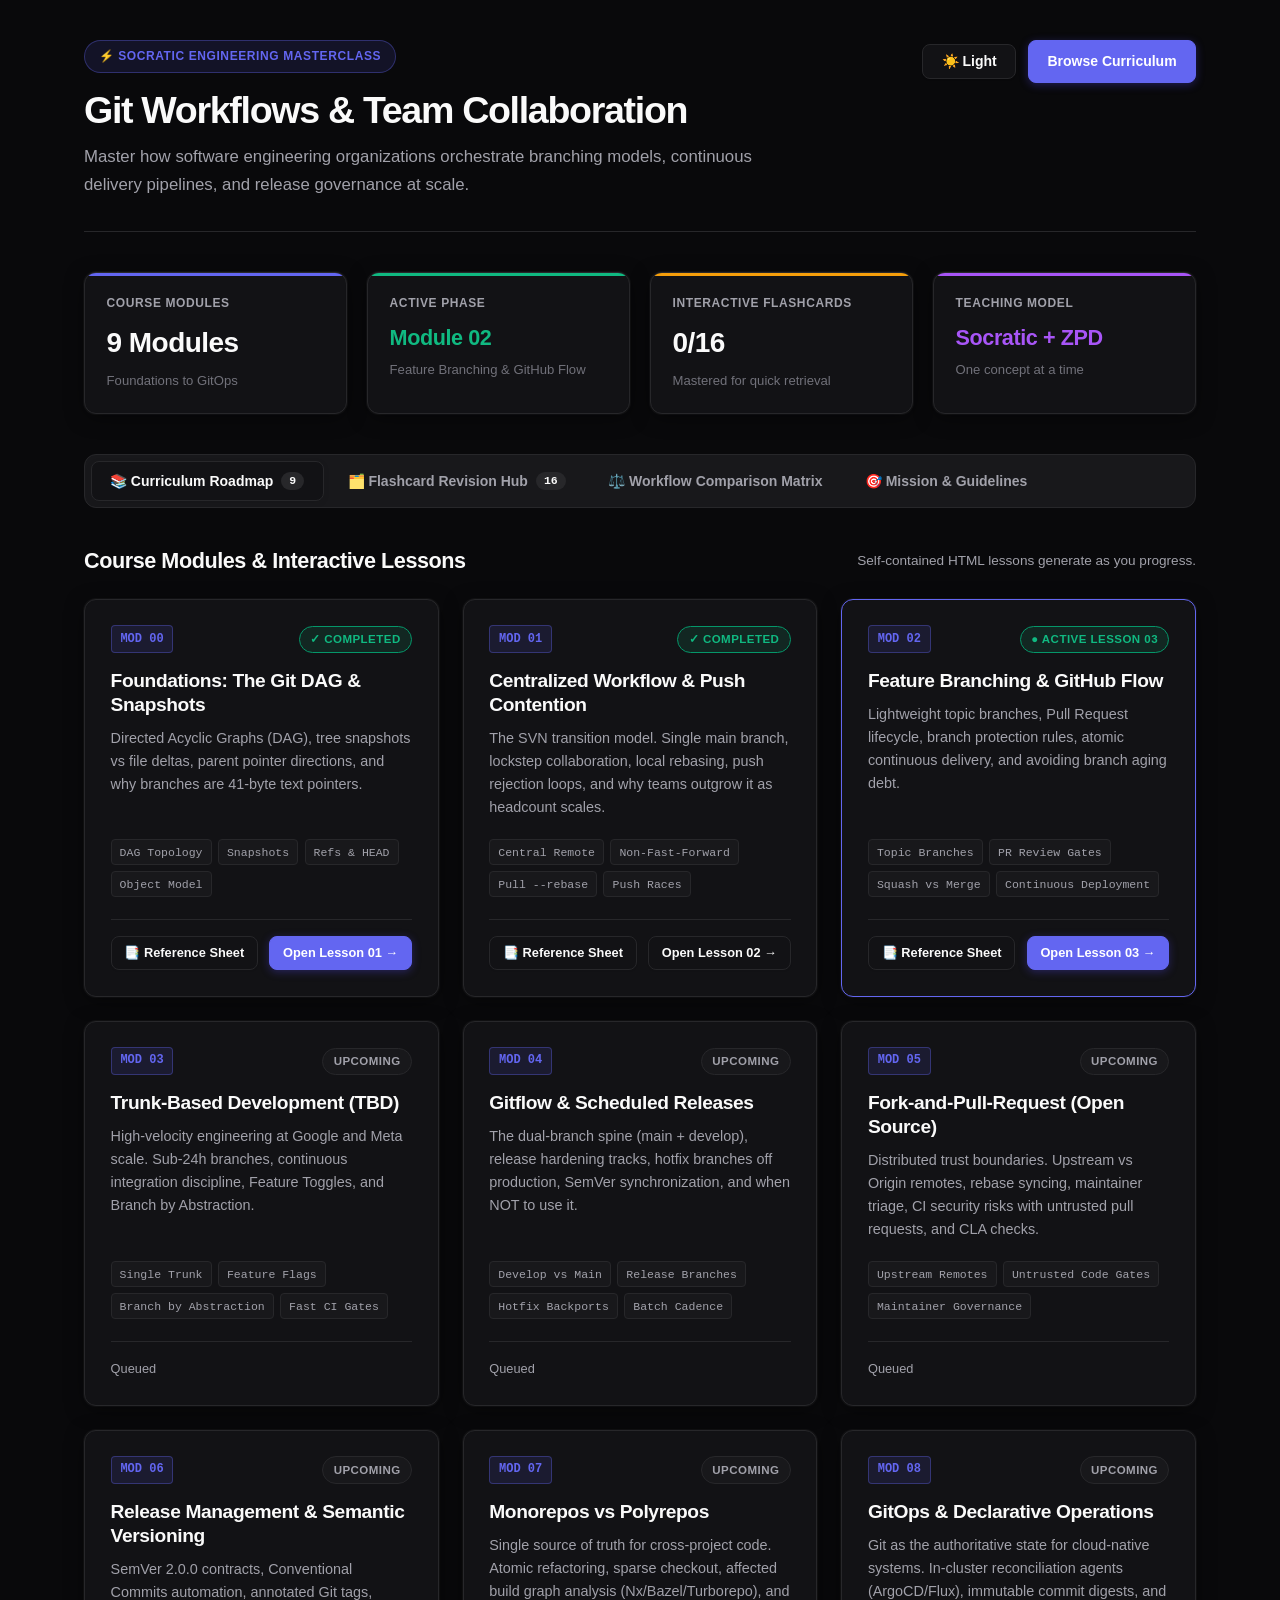
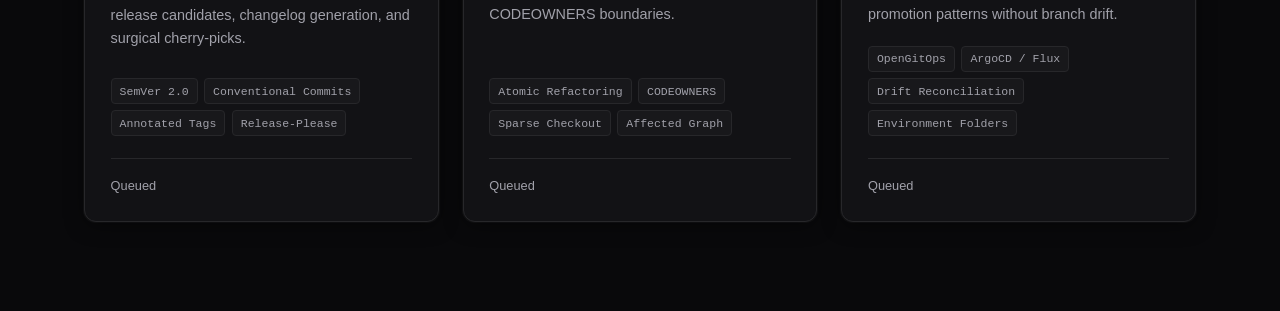
==== commit 19f56859: "feat: add lesson 03 on feature branching and github flow, updated glossary and dashboard" ====
--- a/index.html
+++ b/index.html
@@ -30,8 +30,8 @@
       </div>
       <div class="metric-card success">
         <div class="metric-label">Active Phase</div>
-        <div class="metric-value" style="font-size: 1.35rem; color: var(--accent-success);">Module 01</div>
-        <div class="metric-sub">Centralized Workflow</div>
+        <div class="metric-value" style="font-size: 1.35rem; color: var(--accent-success);">Module 02</div>
+        <div class="metric-sub">Feature Branching & GitHub Flow</div>
       </div>
       <div class="metric-card warning">
         <div class="metric-label">Interactive Flashcards</div>
@@ -90,10 +90,10 @@
         </div>
 
         <!-- Module 1 -->
-        <div class="module-card" style="border-color: var(--accent-primary);">
+        <div class="module-card">
           <div class="module-top">
             <span class="module-num">MOD 01</span>
-            <span class="status-badge active">● Active Lesson 02</span>
+            <span class="status-badge active">✓ Completed</span>
           </div>
           <h3 class="module-title">Centralized Workflow & Push Contention</h3>
           <p class="module-desc">The SVN transition model. Single main branch, lockstep collaboration, local rebasing, push rejection loops, and why teams outgrow it as headcount scales.</p>
@@ -105,15 +105,15 @@
           </div>
           <div class="module-footer">
             <a href="reference/centralized-workflow-mechanics.html" class="btn btn-sm">📑 Reference Sheet</a>
-            <a href="lessons/0002-centralized-workflow-and-push-rejections.html" class="btn btn-sm btn-primary">Open Lesson 02 →</a>
+            <a href="lessons/0002-centralized-workflow-and-push-rejections.html" class="btn btn-sm">Open Lesson 02 →</a>
           </div>
         </div>
 
         <!-- Module 2 -->
-        <div class="module-card">
+        <div class="module-card" style="border-color: var(--accent-primary);">
           <div class="module-top">
             <span class="module-num">MOD 02</span>
-            <span class="status-badge upcoming">Upcoming</span>
+            <span class="status-badge active">● Active Lesson 03</span>
           </div>
           <h3 class="module-title">Feature Branching & GitHub Flow</h3>
           <p class="module-desc">Lightweight topic branches, Pull Request lifecycle, branch protection rules, atomic continuous delivery, and avoiding branch aging debt.</p>
@@ -124,7 +124,8 @@
             <span class="tag">Continuous Deployment</span>
           </div>
           <div class="module-footer">
-            <span style="font-size: 0.8rem; color: var(--text-muted);">Unlocks after Mod 01</span>
+            <a href="reference/feature-branching-and-github-flow.html" class="btn btn-sm">📑 Reference Sheet</a>
+            <a href="lessons/0003-feature-branches-and-github-flow.html" class="btn btn-sm btn-primary">Open Lesson 03 →</a>
           </div>
         </div>
 
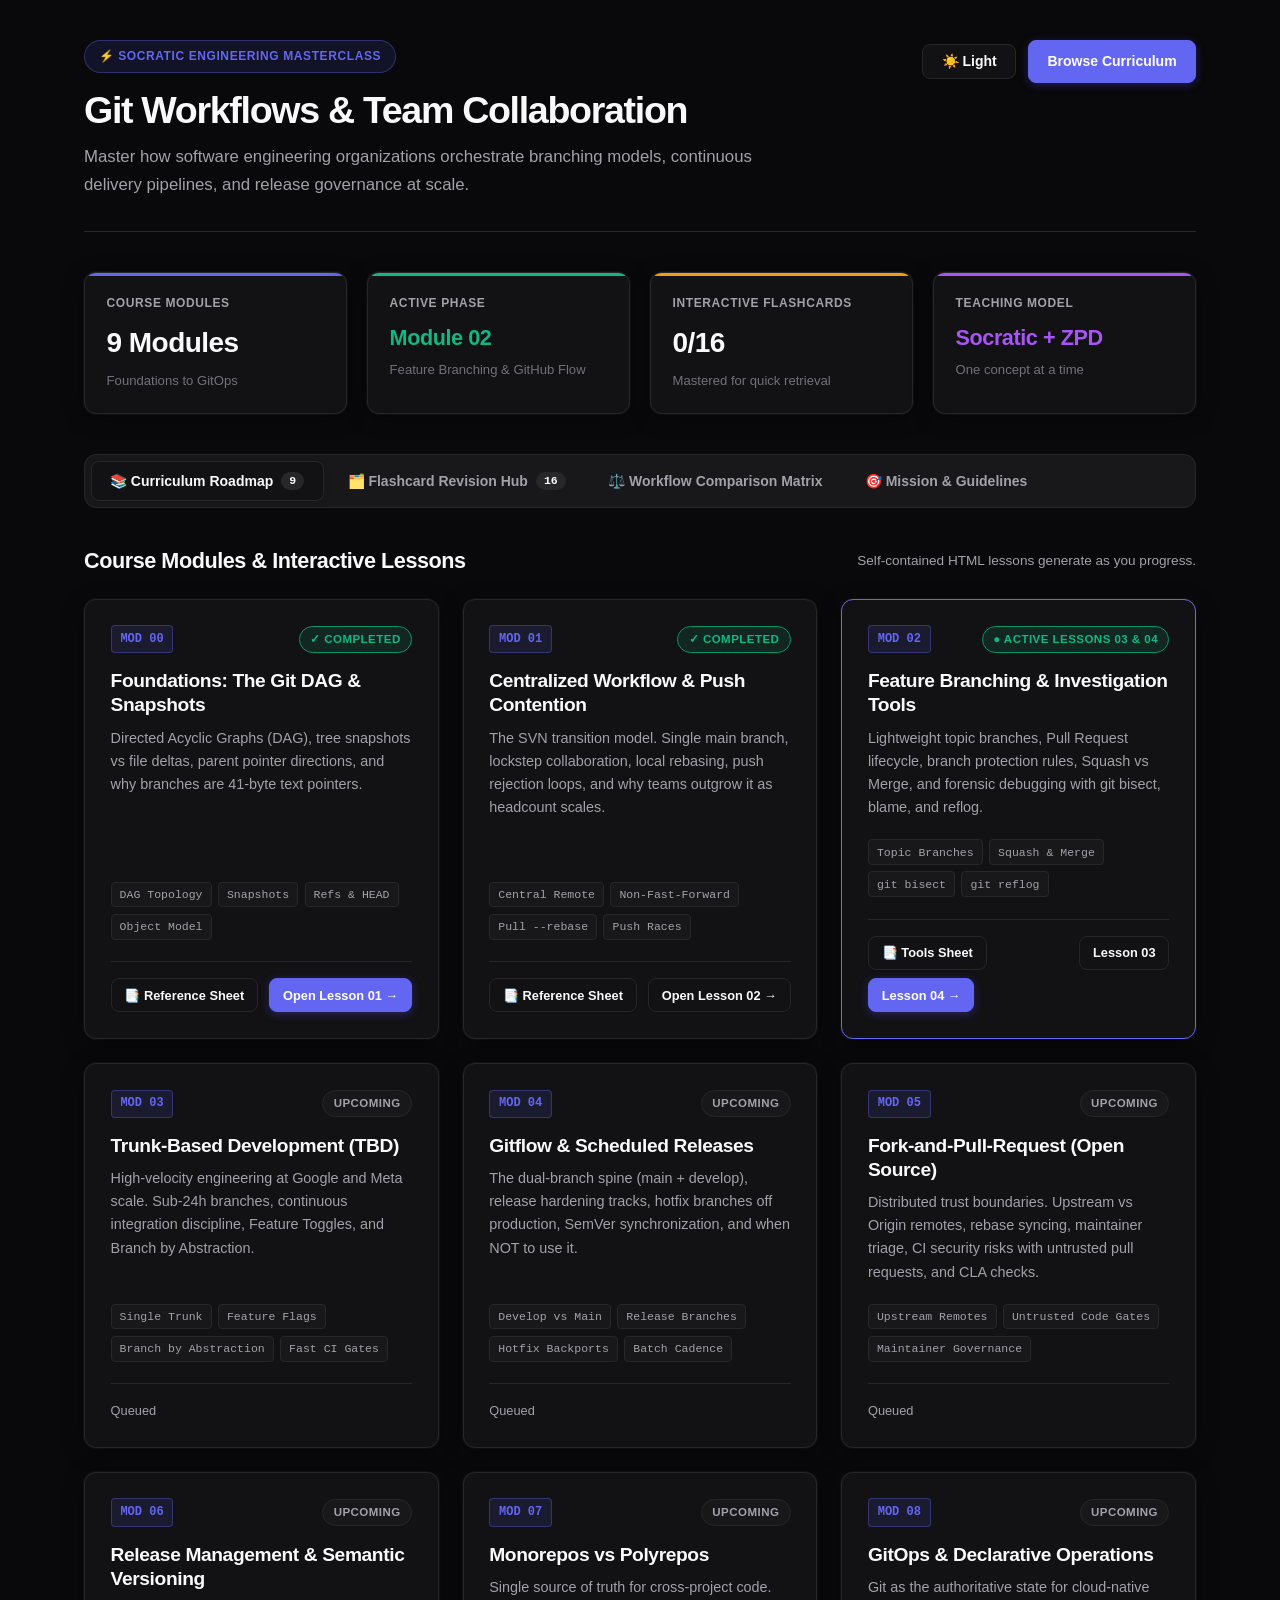
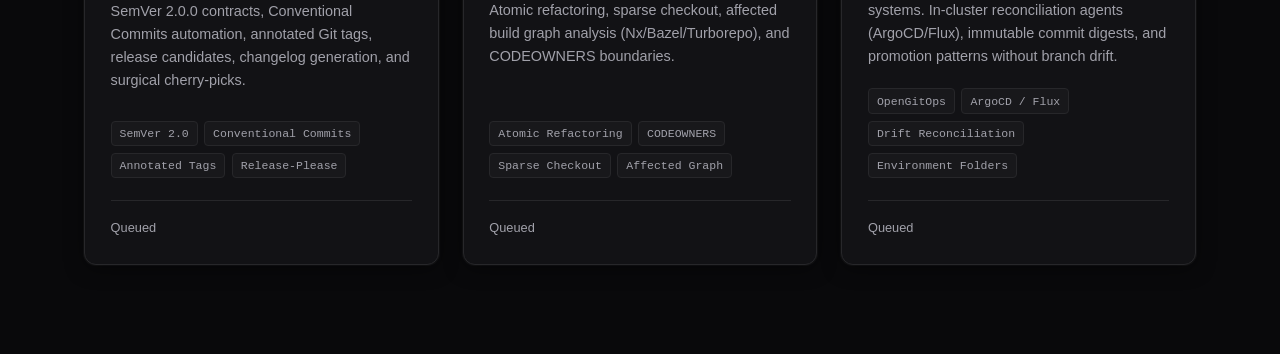
==== commit fc77bbdc: "feat: add lesson 04 on forensic git tools (bisect, blame, reflog) and atomic commits" ====
--- a/index.html
+++ b/index.html
@@ -113,19 +113,20 @@
         <div class="module-card" style="border-color: var(--accent-primary);">
           <div class="module-top">
             <span class="module-num">MOD 02</span>
-            <span class="status-badge active">● Active Lesson 03</span>
-          </div>
-          <h3 class="module-title">Feature Branching & GitHub Flow</h3>
-          <p class="module-desc">Lightweight topic branches, Pull Request lifecycle, branch protection rules, atomic continuous delivery, and avoiding branch aging debt.</p>
+            <span class="status-badge active">● Active Lessons 03 & 04</span>
+          </div>
+          <h3 class="module-title">Feature Branching & Investigation Tools</h3>
+          <p class="module-desc">Lightweight topic branches, Pull Request lifecycle, branch protection rules, Squash vs Merge, and forensic debugging with git bisect, blame, and reflog.</p>
           <div class="module-tags">
             <span class="tag">Topic Branches</span>
-            <span class="tag">PR Review Gates</span>
-            <span class="tag">Squash vs Merge</span>
-            <span class="tag">Continuous Deployment</span>
-          </div>
-          <div class="module-footer">
-            <a href="reference/feature-branching-and-github-flow.html" class="btn btn-sm">📑 Reference Sheet</a>
-            <a href="lessons/0003-feature-branches-and-github-flow.html" class="btn btn-sm btn-primary">Open Lesson 03 →</a>
+            <span class="tag">Squash & Merge</span>
+            <span class="tag">git bisect</span>
+            <span class="tag">git reflog</span>
+          </div>
+          <div class="module-footer" style="flex-wrap: wrap; gap: 0.5rem;">
+            <a href="reference/git-investigation-tools.html" class="btn btn-sm">📑 Tools Sheet</a>
+            <a href="lessons/0003-feature-branches-and-github-flow.html" class="btn btn-sm">Lesson 03</a>
+            <a href="lessons/0004-git-investigation-tools-and-atomic-commits.html" class="btn btn-sm btn-primary">Lesson 04 →</a>
           </div>
         </div>
 
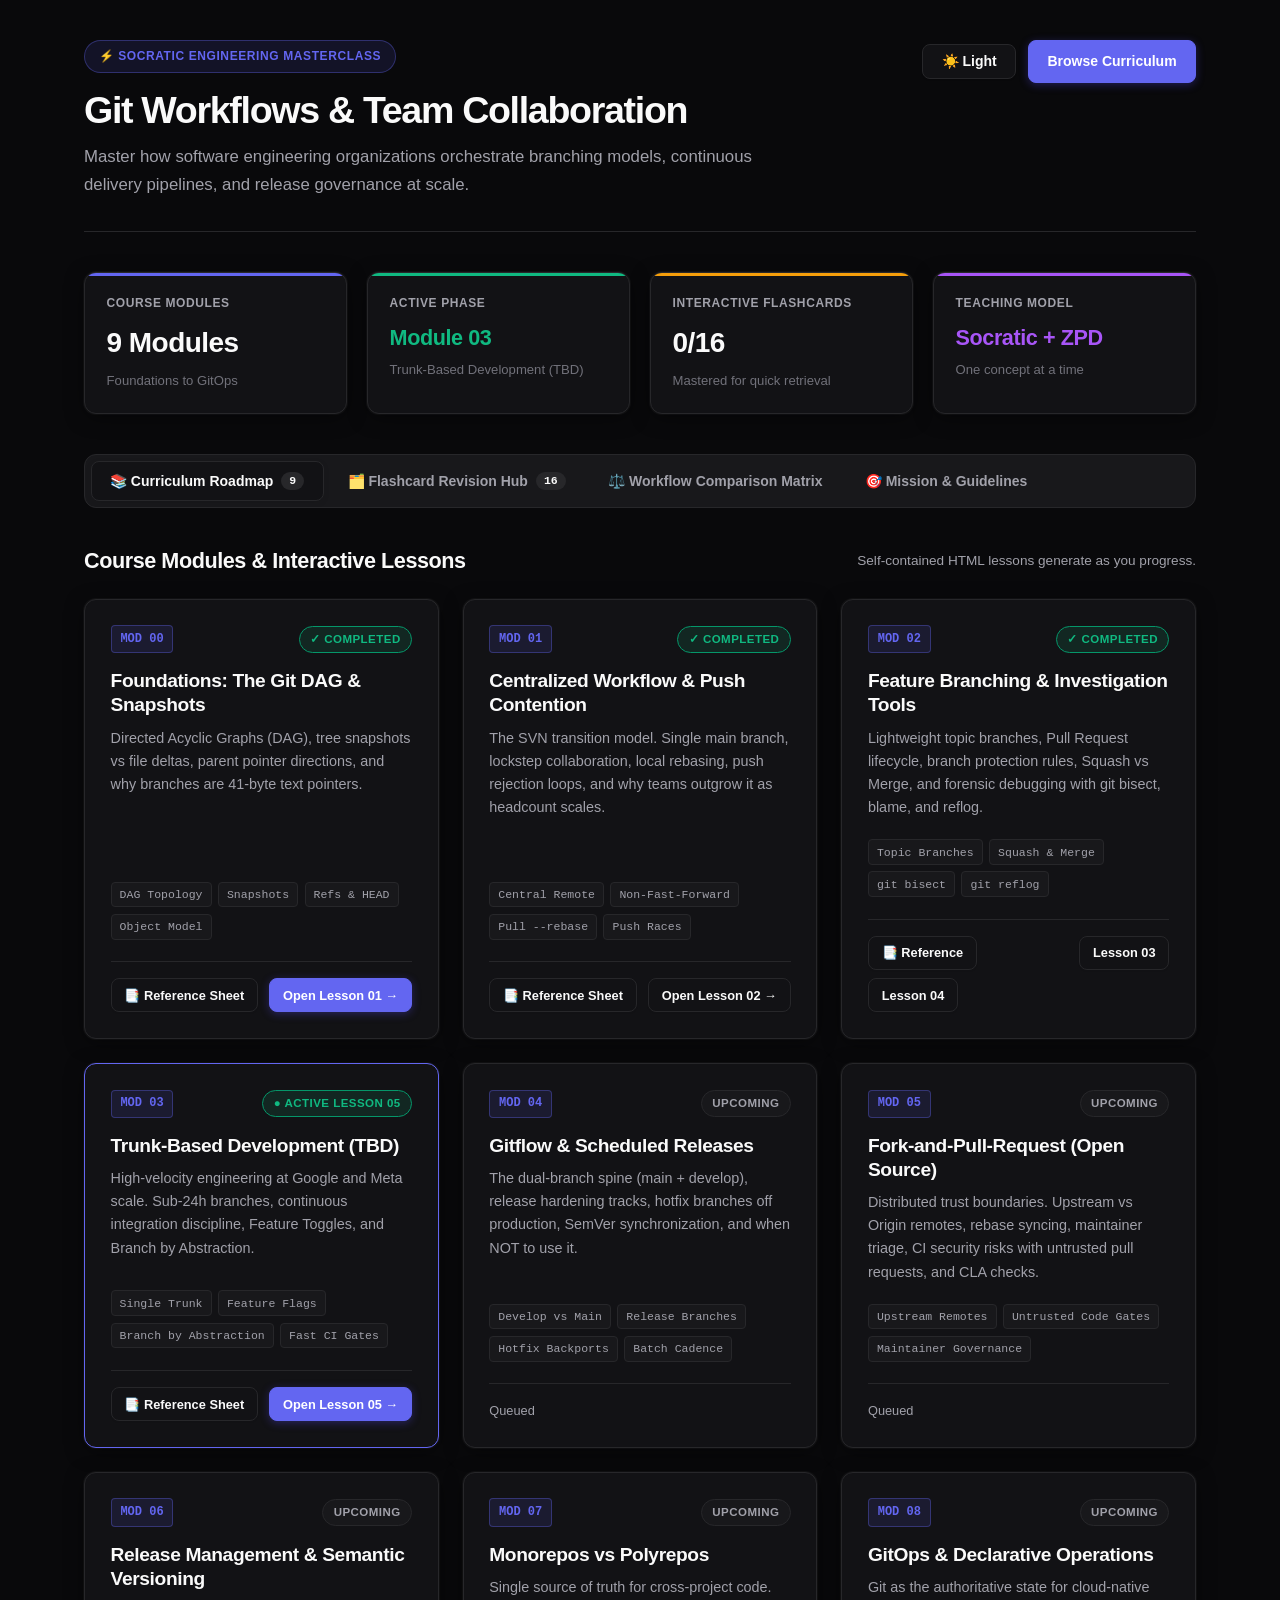
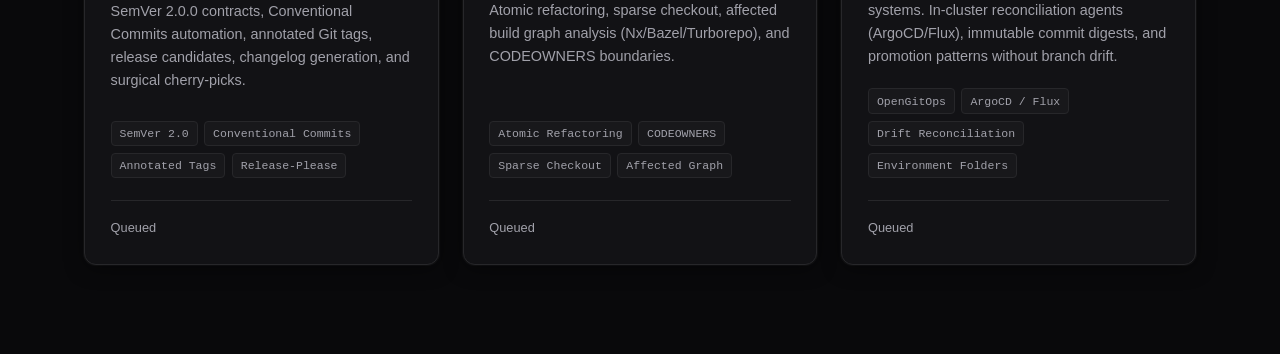
==== commit 4354bdeb: "feat: add lesson 05 on trunk-based development and feature flags, updated dashboard and glossary" ====
--- a/index.html
+++ b/index.html
@@ -30,8 +30,8 @@
       </div>
       <div class="metric-card success">
         <div class="metric-label">Active Phase</div>
-        <div class="metric-value" style="font-size: 1.35rem; color: var(--accent-success);">Module 02</div>
-        <div class="metric-sub">Feature Branching & GitHub Flow</div>
+        <div class="metric-value" style="font-size: 1.35rem; color: var(--accent-success);">Module 03</div>
+        <div class="metric-sub">Trunk-Based Development (TBD)</div>
       </div>
       <div class="metric-card warning">
         <div class="metric-label">Interactive Flashcards</div>
@@ -110,10 +110,10 @@
         </div>
 
         <!-- Module 2 -->
-        <div class="module-card" style="border-color: var(--accent-primary);">
+        <div class="module-card">
           <div class="module-top">
             <span class="module-num">MOD 02</span>
-            <span class="status-badge active">● Active Lessons 03 & 04</span>
+            <span class="status-badge active">✓ Completed</span>
           </div>
           <h3 class="module-title">Feature Branching & Investigation Tools</h3>
           <p class="module-desc">Lightweight topic branches, Pull Request lifecycle, branch protection rules, Squash vs Merge, and forensic debugging with git bisect, blame, and reflog.</p>
@@ -124,17 +124,17 @@
             <span class="tag">git reflog</span>
           </div>
           <div class="module-footer" style="flex-wrap: wrap; gap: 0.5rem;">
-            <a href="reference/git-investigation-tools.html" class="btn btn-sm">📑 Tools Sheet</a>
+            <a href="reference/feature-branching-and-github-flow.html" class="btn btn-sm">📑 Reference</a>
             <a href="lessons/0003-feature-branches-and-github-flow.html" class="btn btn-sm">Lesson 03</a>
-            <a href="lessons/0004-git-investigation-tools-and-atomic-commits.html" class="btn btn-sm btn-primary">Lesson 04 →</a>
+            <a href="lessons/0004-git-investigation-tools-and-atomic-commits.html" class="btn btn-sm">Lesson 04</a>
           </div>
         </div>
 
         <!-- Module 3 -->
-        <div class="module-card">
+        <div class="module-card" style="border-color: var(--accent-primary);">
           <div class="module-top">
             <span class="module-num">MOD 03</span>
-            <span class="status-badge upcoming">Upcoming</span>
+            <span class="status-badge active">● Active Lesson 05</span>
           </div>
           <h3 class="module-title">Trunk-Based Development (TBD)</h3>
           <p class="module-desc">High-velocity engineering at Google and Meta scale. Sub-24h branches, continuous integration discipline, Feature Toggles, and Branch by Abstraction.</p>
@@ -145,7 +145,8 @@
             <span class="tag">Fast CI Gates</span>
           </div>
           <div class="module-footer">
-            <span style="font-size: 0.8rem; color: var(--text-muted);">Queued</span>
+            <a href="reference/trunk-based-development.html" class="btn btn-sm">📑 Reference Sheet</a>
+            <a href="lessons/0005-trunk-based-development-and-feature-flags.html" class="btn btn-sm btn-primary">Open Lesson 05 →</a>
           </div>
         </div>
 
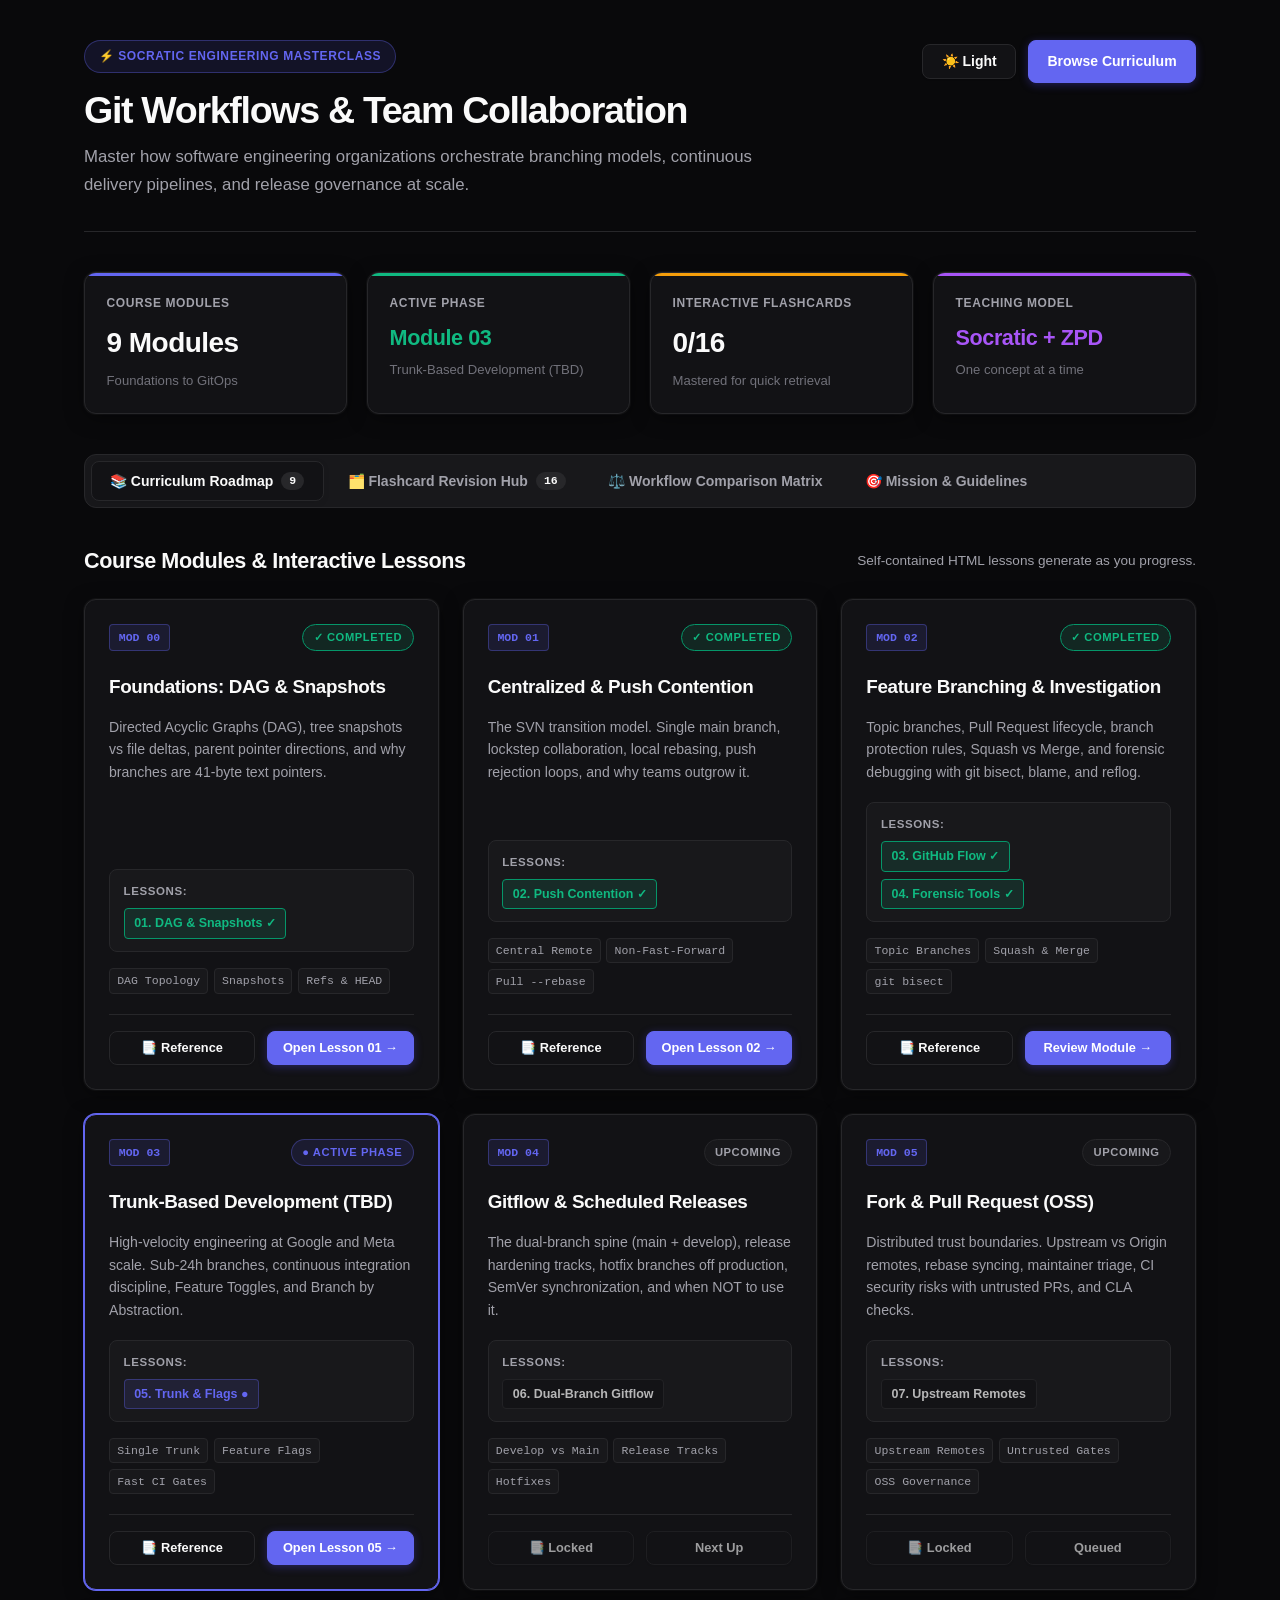
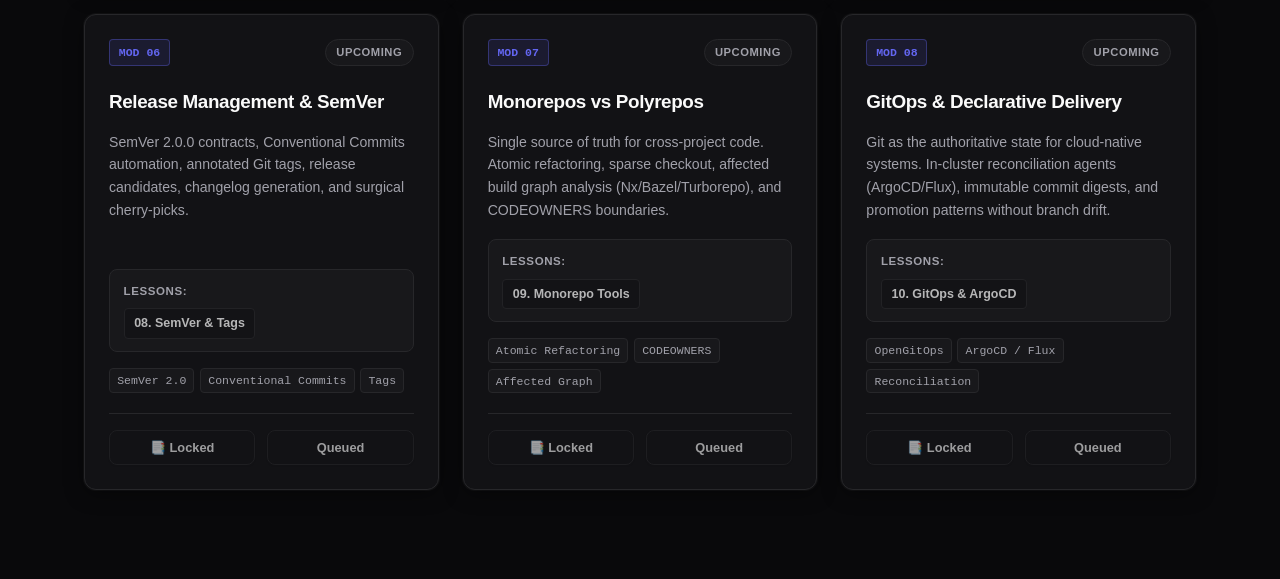
==== commit 4789ee76: "fix(ui): harmonize dashboard module card heights, button alignments, and lesson pill groups" ====
--- a/index.html
+++ b/index.html
@@ -4,7 +4,7 @@
   <meta charset="UTF-8">
   <meta name="viewport" content="width=device-width, initial-scale=1.0">
   <title>Engineering Git Workflows — Interactive Course Dashboard</title>
-  <link rel="stylesheet" href="assets/styles.css?v=2.0">
+  <link rel="stylesheet" href="assets/styles.css?v=2.1">
   <link rel="icon" href="data:image/svg+xml,<svg xmlns=%22http://www.w3.org/2000/svg%22 viewBox=%220 0 100 100%22><text y=%22.9em%22 font-size=%2290%22>🌿</text></svg>">
 </head>
 <body>
@@ -69,88 +69,120 @@
       </div>
 
       <div class="module-grid">
-        <!-- Module 0 -->
+        <!-- Module 00 -->
         <div class="module-card">
           <div class="module-top">
             <span class="module-num">MOD 00</span>
-            <span class="status-badge active">✓ Completed</span>
-          </div>
-          <h3 class="module-title">Foundations: The Git DAG & Snapshots</h3>
+            <span class="status-badge completed">✓ Completed</span>
+          </div>
+          <h3 class="module-title">Foundations: DAG & Snapshots</h3>
           <p class="module-desc">Directed Acyclic Graphs (DAG), tree snapshots vs file deltas, parent pointer directions, and why branches are 41-byte text pointers.</p>
+          
+          <div class="module-lessons-group">
+            <div class="lessons-header-text">Lessons:</div>
+            <div class="lesson-pill-row">
+              <a href="lessons/0001-the-git-dag-and-snapshots.html" class="lesson-pill completed">01. DAG & Snapshots ✓</a>
+            </div>
+          </div>
+
           <div class="module-tags">
             <span class="tag">DAG Topology</span>
             <span class="tag">Snapshots</span>
             <span class="tag">Refs & HEAD</span>
-            <span class="tag">Object Model</span>
-          </div>
-          <div class="module-footer">
-            <a href="reference/git-dag-and-object-model.html" class="btn btn-sm">📑 Reference Sheet</a>
+          </div>
+
+          <div class="module-footer">
+            <a href="reference/git-dag-and-object-model.html" class="btn btn-sm">📑 Reference</a>
             <a href="lessons/0001-the-git-dag-and-snapshots.html" class="btn btn-sm btn-primary">Open Lesson 01 →</a>
           </div>
         </div>
 
-        <!-- Module 1 -->
+        <!-- Module 01 -->
         <div class="module-card">
           <div class="module-top">
             <span class="module-num">MOD 01</span>
-            <span class="status-badge active">✓ Completed</span>
-          </div>
-          <h3 class="module-title">Centralized Workflow & Push Contention</h3>
-          <p class="module-desc">The SVN transition model. Single main branch, lockstep collaboration, local rebasing, push rejection loops, and why teams outgrow it as headcount scales.</p>
+            <span class="status-badge completed">✓ Completed</span>
+          </div>
+          <h3 class="module-title">Centralized & Push Contention</h3>
+          <p class="module-desc">The SVN transition model. Single main branch, lockstep collaboration, local rebasing, push rejection loops, and why teams outgrow it.</p>
+          
+          <div class="module-lessons-group">
+            <div class="lessons-header-text">Lessons:</div>
+            <div class="lesson-pill-row">
+              <a href="lessons/0002-centralized-workflow-and-push-rejections.html" class="lesson-pill completed">02. Push Contention ✓</a>
+            </div>
+          </div>
+
           <div class="module-tags">
             <span class="tag">Central Remote</span>
             <span class="tag">Non-Fast-Forward</span>
             <span class="tag">Pull --rebase</span>
-            <span class="tag">Push Races</span>
-          </div>
-          <div class="module-footer">
-            <a href="reference/centralized-workflow-mechanics.html" class="btn btn-sm">📑 Reference Sheet</a>
-            <a href="lessons/0002-centralized-workflow-and-push-rejections.html" class="btn btn-sm">Open Lesson 02 →</a>
-          </div>
-        </div>
-
-        <!-- Module 2 -->
+          </div>
+
+          <div class="module-footer">
+            <a href="reference/centralized-workflow-mechanics.html" class="btn btn-sm">📑 Reference</a>
+            <a href="lessons/0002-centralized-workflow-and-push-rejections.html" class="btn btn-sm btn-primary">Open Lesson 02 →</a>
+          </div>
+        </div>
+
+        <!-- Module 02 -->
         <div class="module-card">
           <div class="module-top">
             <span class="module-num">MOD 02</span>
-            <span class="status-badge active">✓ Completed</span>
-          </div>
-          <h3 class="module-title">Feature Branching & Investigation Tools</h3>
-          <p class="module-desc">Lightweight topic branches, Pull Request lifecycle, branch protection rules, Squash vs Merge, and forensic debugging with git bisect, blame, and reflog.</p>
+            <span class="status-badge completed">✓ Completed</span>
+          </div>
+          <h3 class="module-title">Feature Branching & Investigation</h3>
+          <p class="module-desc">Topic branches, Pull Request lifecycle, branch protection rules, Squash vs Merge, and forensic debugging with git bisect, blame, and reflog.</p>
+          
+          <div class="module-lessons-group">
+            <div class="lessons-header-text">Lessons:</div>
+            <div class="lesson-pill-row">
+              <a href="lessons/0003-feature-branches-and-github-flow.html" class="lesson-pill completed">03. GitHub Flow ✓</a>
+              <a href="lessons/0004-git-investigation-tools-and-atomic-commits.html" class="lesson-pill completed">04. Forensic Tools ✓</a>
+            </div>
+          </div>
+
           <div class="module-tags">
             <span class="tag">Topic Branches</span>
             <span class="tag">Squash & Merge</span>
             <span class="tag">git bisect</span>
-            <span class="tag">git reflog</span>
-          </div>
-          <div class="module-footer" style="flex-wrap: wrap; gap: 0.5rem;">
+          </div>
+
+          <div class="module-footer">
             <a href="reference/feature-branching-and-github-flow.html" class="btn btn-sm">📑 Reference</a>
-            <a href="lessons/0003-feature-branches-and-github-flow.html" class="btn btn-sm">Lesson 03</a>
-            <a href="lessons/0004-git-investigation-tools-and-atomic-commits.html" class="btn btn-sm">Lesson 04</a>
-          </div>
-        </div>
-
-        <!-- Module 3 -->
-        <div class="module-card" style="border-color: var(--accent-primary);">
+            <a href="lessons/0004-git-investigation-tools-and-atomic-commits.html" class="btn btn-sm btn-primary">Review Module →</a>
+          </div>
+        </div>
+
+        <!-- Module 03 -->
+        <div class="module-card is-active">
           <div class="module-top">
             <span class="module-num">MOD 03</span>
-            <span class="status-badge active">● Active Lesson 05</span>
+            <span class="status-badge active">● Active Phase</span>
           </div>
           <h3 class="module-title">Trunk-Based Development (TBD)</h3>
           <p class="module-desc">High-velocity engineering at Google and Meta scale. Sub-24h branches, continuous integration discipline, Feature Toggles, and Branch by Abstraction.</p>
+          
+          <div class="module-lessons-group">
+            <div class="lessons-header-text">Lessons:</div>
+            <div class="lesson-pill-row">
+              <a href="lessons/0005-trunk-based-development-and-feature-flags.html" class="lesson-pill active">05. Trunk & Flags ●</a>
+            </div>
+          </div>
+
           <div class="module-tags">
             <span class="tag">Single Trunk</span>
             <span class="tag">Feature Flags</span>
-            <span class="tag">Branch by Abstraction</span>
             <span class="tag">Fast CI Gates</span>
           </div>
-          <div class="module-footer">
-            <a href="reference/trunk-based-development.html" class="btn btn-sm">📑 Reference Sheet</a>
+
+          <div class="module-footer">
+            <a href="reference/trunk-based-development.html" class="btn btn-sm">📑 Reference</a>
             <a href="lessons/0005-trunk-based-development-and-feature-flags.html" class="btn btn-sm btn-primary">Open Lesson 05 →</a>
           </div>
         </div>
 
-        <!-- Module 4 -->
+        <!-- Module 04 -->
         <div class="module-card">
           <div class="module-top">
             <span class="module-num">MOD 04</span>
@@ -158,55 +190,83 @@
           </div>
           <h3 class="module-title">Gitflow & Scheduled Releases</h3>
           <p class="module-desc">The dual-branch spine (main + develop), release hardening tracks, hotfix branches off production, SemVer synchronization, and when NOT to use it.</p>
+          
+          <div class="module-lessons-group">
+            <div class="lessons-header-text">Lessons:</div>
+            <div class="lesson-pill-row">
+              <span class="lesson-pill" style="opacity: 0.7;">06. Dual-Branch Gitflow</span>
+            </div>
+          </div>
+
           <div class="module-tags">
             <span class="tag">Develop vs Main</span>
-            <span class="tag">Release Branches</span>
-            <span class="tag">Hotfix Backports</span>
-            <span class="tag">Batch Cadence</span>
-          </div>
-          <div class="module-footer">
-            <span style="font-size: 0.8rem; color: var(--text-muted);">Queued</span>
-          </div>
-        </div>
-
-        <!-- Module 5 -->
+            <span class="tag">Release Tracks</span>
+            <span class="tag">Hotfixes</span>
+          </div>
+
+          <div class="module-footer">
+            <span class="btn btn-sm" style="opacity: 0.6; cursor: not-allowed;">📑 Locked</span>
+            <span class="btn btn-sm" style="opacity: 0.6; cursor: not-allowed;">Next Up</span>
+          </div>
+        </div>
+
+        <!-- Module 05 -->
         <div class="module-card">
           <div class="module-top">
             <span class="module-num">MOD 05</span>
             <span class="status-badge upcoming">Upcoming</span>
           </div>
-          <h3 class="module-title">Fork-and-Pull-Request (Open Source)</h3>
-          <p class="module-desc">Distributed trust boundaries. Upstream vs Origin remotes, rebase syncing, maintainer triage, CI security risks with untrusted pull requests, and CLA checks.</p>
+          <h3 class="module-title">Fork & Pull Request (OSS)</h3>
+          <p class="module-desc">Distributed trust boundaries. Upstream vs Origin remotes, rebase syncing, maintainer triage, CI security risks with untrusted PRs, and CLA checks.</p>
+          
+          <div class="module-lessons-group">
+            <div class="lessons-header-text">Lessons:</div>
+            <div class="lesson-pill-row">
+              <span class="lesson-pill" style="opacity: 0.7;">07. Upstream Remotes</span>
+            </div>
+          </div>
+
           <div class="module-tags">
             <span class="tag">Upstream Remotes</span>
-            <span class="tag">Untrusted Code Gates</span>
-            <span class="tag">Maintainer Governance</span>
-          </div>
-          <div class="module-footer">
-            <span style="font-size: 0.8rem; color: var(--text-muted);">Queued</span>
-          </div>
-        </div>
-
-        <!-- Module 6 -->
+            <span class="tag">Untrusted Gates</span>
+            <span class="tag">OSS Governance</span>
+          </div>
+
+          <div class="module-footer">
+            <span class="btn btn-sm" style="opacity: 0.6; cursor: not-allowed;">📑 Locked</span>
+            <span class="btn btn-sm" style="opacity: 0.6; cursor: not-allowed;">Queued</span>
+          </div>
+        </div>
+
+        <!-- Module 06 -->
         <div class="module-card">
           <div class="module-top">
             <span class="module-num">MOD 06</span>
             <span class="status-badge upcoming">Upcoming</span>
           </div>
-          <h3 class="module-title">Release Management & Semantic Versioning</h3>
+          <h3 class="module-title">Release Management & SemVer</h3>
           <p class="module-desc">SemVer 2.0.0 contracts, Conventional Commits automation, annotated Git tags, release candidates, changelog generation, and surgical cherry-picks.</p>
+          
+          <div class="module-lessons-group">
+            <div class="lessons-header-text">Lessons:</div>
+            <div class="lesson-pill-row">
+              <span class="lesson-pill" style="opacity: 0.7;">08. SemVer & Tags</span>
+            </div>
+          </div>
+
           <div class="module-tags">
             <span class="tag">SemVer 2.0</span>
             <span class="tag">Conventional Commits</span>
-            <span class="tag">Annotated Tags</span>
-            <span class="tag">Release-Please</span>
-          </div>
-          <div class="module-footer">
-            <span style="font-size: 0.8rem; color: var(--text-muted);">Queued</span>
-          </div>
-        </div>
-
-        <!-- Module 7 -->
+            <span class="tag">Tags</span>
+          </div>
+
+          <div class="module-footer">
+            <span class="btn btn-sm" style="opacity: 0.6; cursor: not-allowed;">📑 Locked</span>
+            <span class="btn btn-sm" style="opacity: 0.6; cursor: not-allowed;">Queued</span>
+          </div>
+        </div>
+
+        <!-- Module 07 -->
         <div class="module-card">
           <div class="module-top">
             <span class="module-num">MOD 07</span>
@@ -214,33 +274,51 @@
           </div>
           <h3 class="module-title">Monorepos vs Polyrepos</h3>
           <p class="module-desc">Single source of truth for cross-project code. Atomic refactoring, sparse checkout, affected build graph analysis (Nx/Bazel/Turborepo), and CODEOWNERS boundaries.</p>
+          
+          <div class="module-lessons-group">
+            <div class="lessons-header-text">Lessons:</div>
+            <div class="lesson-pill-row">
+              <span class="lesson-pill" style="opacity: 0.7;">09. Monorepo Tools</span>
+            </div>
+          </div>
+
           <div class="module-tags">
             <span class="tag">Atomic Refactoring</span>
             <span class="tag">CODEOWNERS</span>
-            <span class="tag">Sparse Checkout</span>
             <span class="tag">Affected Graph</span>
           </div>
-          <div class="module-footer">
-            <span style="font-size: 0.8rem; color: var(--text-muted);">Queued</span>
-          </div>
-        </div>
-
-        <!-- Module 8 -->
+
+          <div class="module-footer">
+            <span class="btn btn-sm" style="opacity: 0.6; cursor: not-allowed;">📑 Locked</span>
+            <span class="btn btn-sm" style="opacity: 0.6; cursor: not-allowed;">Queued</span>
+          </div>
+        </div>
+
+        <!-- Module 08 -->
         <div class="module-card">
           <div class="module-top">
             <span class="module-num">MOD 08</span>
             <span class="status-badge upcoming">Upcoming</span>
           </div>
-          <h3 class="module-title">GitOps & Declarative Operations</h3>
+          <h3 class="module-title">GitOps & Declarative Delivery</h3>
           <p class="module-desc">Git as the authoritative state for cloud-native systems. In-cluster reconciliation agents (ArgoCD/Flux), immutable commit digests, and promotion patterns without branch drift.</p>
+          
+          <div class="module-lessons-group">
+            <div class="lessons-header-text">Lessons:</div>
+            <div class="lesson-pill-row">
+              <span class="lesson-pill" style="opacity: 0.7;">10. GitOps & ArgoCD</span>
+            </div>
+          </div>
+
           <div class="module-tags">
             <span class="tag">OpenGitOps</span>
             <span class="tag">ArgoCD / Flux</span>
-            <span class="tag">Drift Reconciliation</span>
-            <span class="tag">Environment Folders</span>
-          </div>
-          <div class="module-footer">
-            <span style="font-size: 0.8rem; color: var(--text-muted);">Queued</span>
+            <span class="tag">Reconciliation</span>
+          </div>
+
+          <div class="module-footer">
+            <span class="btn btn-sm" style="opacity: 0.6; cursor: not-allowed;">📑 Locked</span>
+            <span class="btn btn-sm" style="opacity: 0.6; cursor: not-allowed;">Queued</span>
           </div>
         </div>
       </div>
@@ -407,6 +485,6 @@
 
   </div>
 
-  <script src="assets/app.js?v=2.0"></script>
+  <script src="assets/app.js?v=2.1"></script>
 </body>
 </html>
--- a/assets/styles.css
+++ b/assets/styles.css
@@ -352,17 +352,19 @@
   grid-template-columns: repeat(auto-fill, minmax(350px, 1fr));
   gap: 1.5rem;
   margin-bottom: 3rem;
+  align-items: stretch;
 }
 
 .module-card {
   background: var(--bg-surface);
-  border: 1px solid var(--border-subtle);
+  border: 1.5px solid var(--border-subtle);
   border-radius: var(--radius-md);
-  padding: 1.6rem;
+  padding: 1.5rem;
   display: flex;
   flex-direction: column;
   transition: var(--transition-smooth);
   box-shadow: var(--shadow-card);
+  position: relative;
 }
 
 .module-card:hover {
@@ -371,15 +373,20 @@
   box-shadow: var(--shadow-elevated);
 }
 
+.module-card.is-active {
+  border-color: var(--accent-primary);
+  box-shadow: 0 0 0 1px var(--accent-primary), var(--shadow-card);
+}
+
 .module-top {
   display: flex;
   justify-content: space-between;
   align-items: center;
-  margin-bottom: 1rem;
+  margin-bottom: 0.85rem;
 }
 
 .module-num {
-  font-size: 0.75rem;
+  font-size: 0.72rem;
   font-family: var(--font-mono);
   font-weight: 700;
   padding: 0.2rem 0.55rem;
@@ -393,15 +400,21 @@
   display: inline-flex;
   align-items: center;
   gap: 0.35rem;
-  font-size: 0.72rem;
+  font-size: 0.7rem;
   font-weight: 700;
   text-transform: uppercase;
-  letter-spacing: 0.04em;
+  letter-spacing: 0.05em;
   padding: 0.2rem 0.65rem;
   border-radius: var(--radius-full);
 }
 
 .status-badge.active {
+  background: var(--accent-primary-light);
+  border: 1px solid var(--accent-primary-border);
+  color: var(--accent-primary);
+}
+
+.status-badge.completed {
   background: var(--accent-success-bg);
   border: 1px solid var(--accent-success-border);
   color: var(--accent-success);
@@ -414,24 +427,85 @@
 }
 
 .module-title {
-  font-size: 1.2rem;
-  font-weight: 700;
-  margin-bottom: 0.6rem;
+  font-size: 1.18rem;
+  font-weight: 700;
+  line-height: 1.35;
+  margin-bottom: 0.5rem;
+  min-height: 2.7rem;
+  display: flex;
+  align-items: center;
 }
 
 .module-desc {
-  font-size: 0.9rem;
+  font-size: 0.88rem;
   color: var(--text-muted);
   line-height: 1.6;
+  margin-bottom: 1.15rem;
+  flex-grow: 1;
+}
+
+/* Lesson Pills inside Module Card */
+.module-lessons-group {
+  margin-bottom: 1rem;
+  padding: 0.75rem 0.85rem;
+  background: var(--bg-surface-elevated);
+  border: 1px solid var(--border-subtle);
+  border-radius: var(--radius-sm);
+}
+
+.lessons-header-text {
+  font-size: 0.72rem;
+  font-weight: 700;
+  text-transform: uppercase;
+  letter-spacing: 0.05em;
+  color: var(--text-muted);
+  margin-bottom: 0.45rem;
+}
+
+.lesson-pill-row {
+  display: flex;
+  flex-wrap: wrap;
+  gap: 0.45rem;
+}
+
+.lesson-pill {
+  display: inline-flex;
+  align-items: center;
+  gap: 0.35rem;
+  padding: 0.25rem 0.6rem;
+  border-radius: var(--radius-xs);
+  font-size: 0.78rem;
+  font-weight: 600;
+  text-decoration: none !important;
+  background: var(--bg-surface);
+  border: 1px solid var(--border-subtle);
+  color: var(--text-heading);
+  transition: var(--transition-fast);
+}
+
+.lesson-pill:hover {
+  border-color: var(--border-focus);
+  background: var(--bg-surface-hover);
+}
+
+.lesson-pill.completed {
+  border-color: var(--accent-success-border);
+  color: var(--accent-success);
+  background: var(--accent-success-bg);
+}
+
+.lesson-pill.active {
+  border-color: var(--accent-primary-border);
+  color: var(--accent-primary);
+  background: var(--accent-primary-light);
+}
+
+.module-tags {
+  display: flex;
+  flex-wrap: wrap;
+  gap: 0.35rem;
   margin-bottom: 1.25rem;
-  flex-grow: 1;
-}
-
-.module-tags {
-  display: flex;
-  flex-wrap: wrap;
-  gap: 0.4rem;
-  margin-bottom: 1.35rem;
+  min-height: 1.6rem;
 }
 
 .tag {
@@ -440,16 +514,24 @@
   background: var(--bg-surface-elevated);
   border: 1px solid var(--border-subtle);
   color: var(--text-muted);
-  padding: 0.15rem 0.5rem;
+  padding: 0.12rem 0.45rem;
   border-radius: var(--radius-xs);
 }
 
 .module-footer {
+  margin-top: auto;
   padding-top: 1rem;
   border-top: 1px solid var(--border-subtle);
   display: flex;
   justify-content: space-between;
   align-items: center;
+  gap: 0.75rem;
+}
+
+.module-footer .btn {
+  flex: 1 1 0;
+  text-align: center;
+  white-space: nowrap;
 }
 
 /* Terminal & Code Windows (macOS Style Bar with high contrast) */
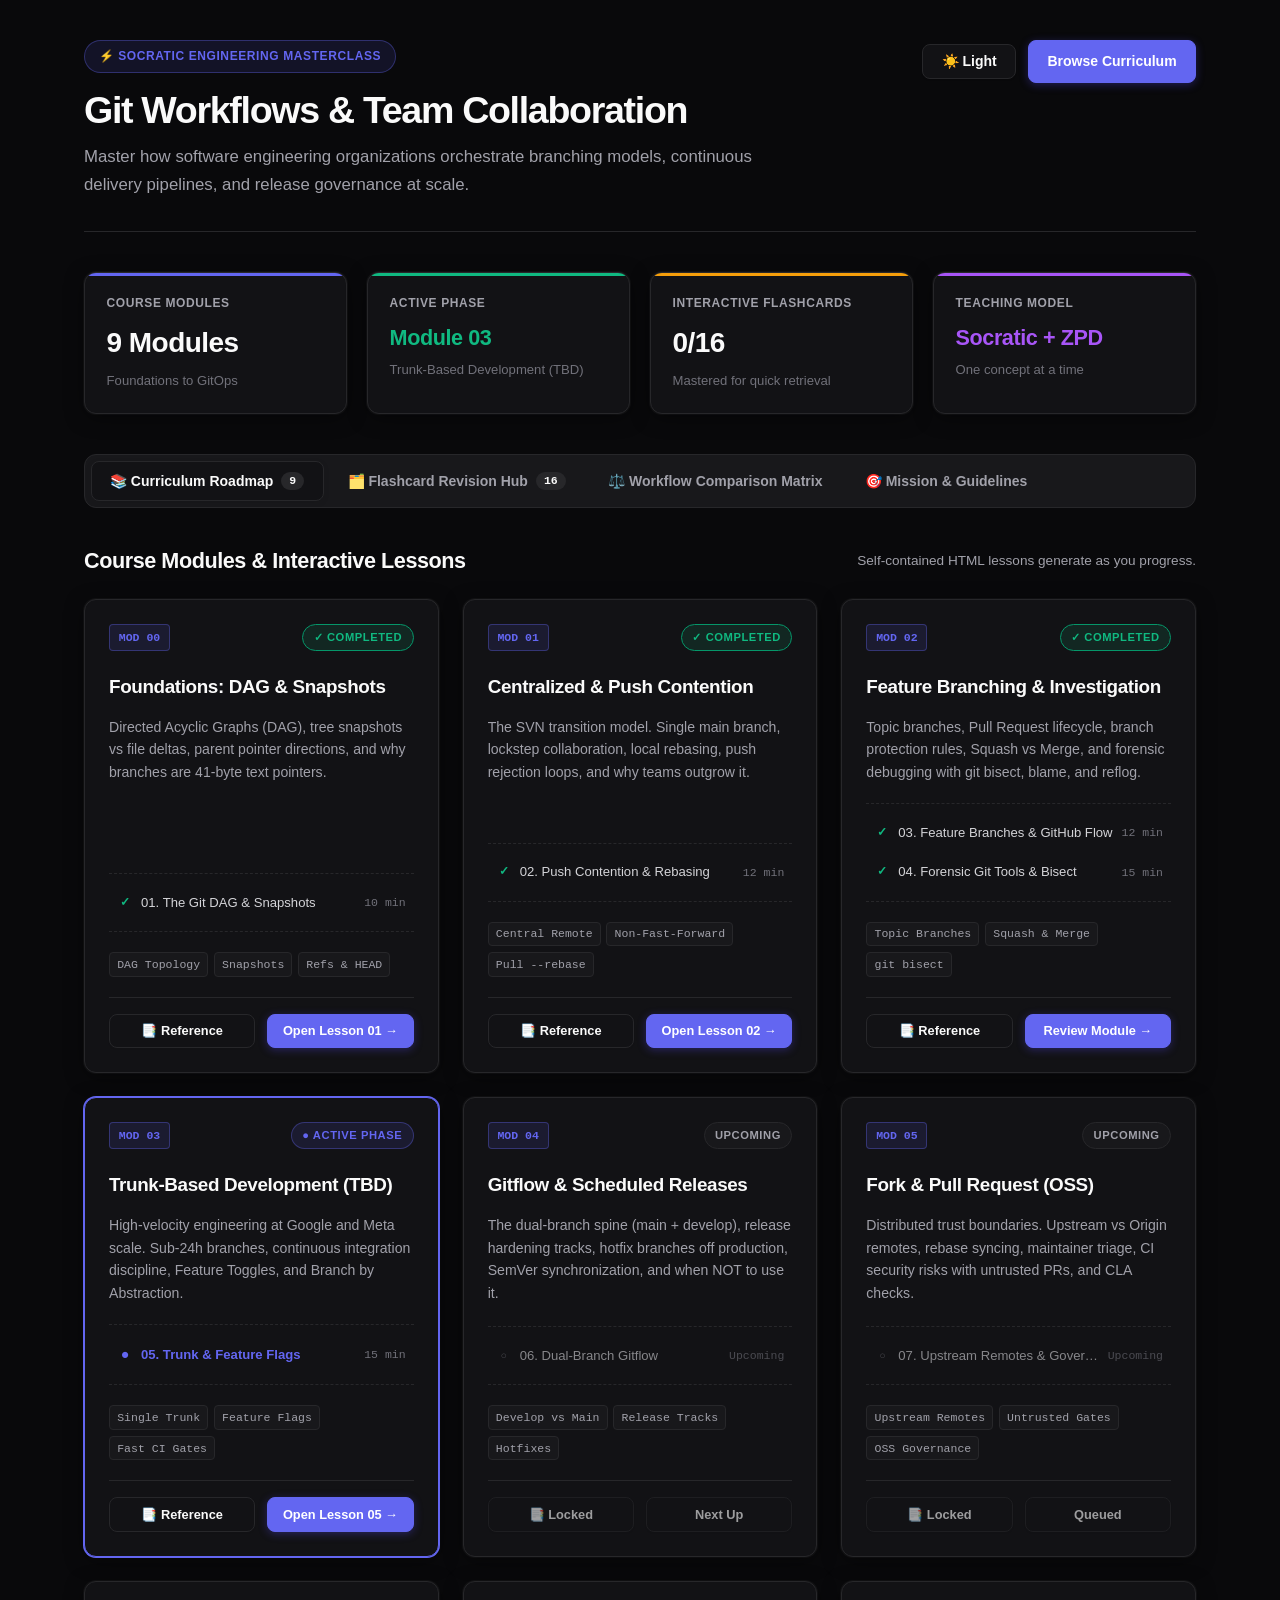
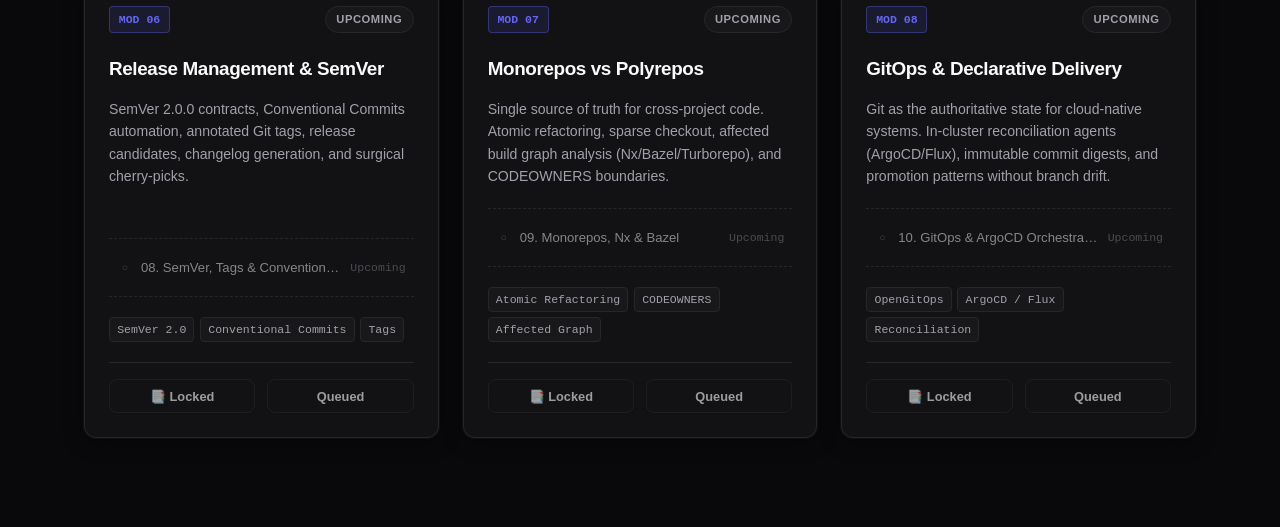
==== commit b01fd245: "refactor(ui): replace forced lesson pills with seamless chapter syllabus list across module cards" ====
--- a/index.html
+++ b/index.html
@@ -4,7 +4,7 @@
   <meta charset="UTF-8">
   <meta name="viewport" content="width=device-width, initial-scale=1.0">
   <title>Engineering Git Workflows — Interactive Course Dashboard</title>
-  <link rel="stylesheet" href="assets/styles.css?v=2.1">
+  <link rel="stylesheet" href="assets/styles.css?v=2.2">
   <link rel="icon" href="data:image/svg+xml,<svg xmlns=%22http://www.w3.org/2000/svg%22 viewBox=%220 0 100 100%22><text y=%22.9em%22 font-size=%2290%22>🌿</text></svg>">
 </head>
 <body>
@@ -78,11 +78,14 @@
           <h3 class="module-title">Foundations: DAG & Snapshots</h3>
           <p class="module-desc">Directed Acyclic Graphs (DAG), tree snapshots vs file deltas, parent pointer directions, and why branches are 41-byte text pointers.</p>
           
-          <div class="module-lessons-group">
-            <div class="lessons-header-text">Lessons:</div>
-            <div class="lesson-pill-row">
-              <a href="lessons/0001-the-git-dag-and-snapshots.html" class="lesson-pill completed">01. DAG & Snapshots ✓</a>
-            </div>
+          <div class="module-syllabus">
+            <a href="lessons/0001-the-git-dag-and-snapshots.html" class="syllabus-row">
+              <div class="syllabus-left">
+                <span class="syllabus-icon done">✓</span>
+                <span class="syllabus-title">01. The Git DAG & Snapshots</span>
+              </div>
+              <span class="syllabus-time">10 min</span>
+            </a>
           </div>
 
           <div class="module-tags">
@@ -106,11 +109,14 @@
           <h3 class="module-title">Centralized & Push Contention</h3>
           <p class="module-desc">The SVN transition model. Single main branch, lockstep collaboration, local rebasing, push rejection loops, and why teams outgrow it.</p>
           
-          <div class="module-lessons-group">
-            <div class="lessons-header-text">Lessons:</div>
-            <div class="lesson-pill-row">
-              <a href="lessons/0002-centralized-workflow-and-push-rejections.html" class="lesson-pill completed">02. Push Contention ✓</a>
-            </div>
+          <div class="module-syllabus">
+            <a href="lessons/0002-centralized-workflow-and-push-rejections.html" class="syllabus-row">
+              <div class="syllabus-left">
+                <span class="syllabus-icon done">✓</span>
+                <span class="syllabus-title">02. Push Contention & Rebasing</span>
+              </div>
+              <span class="syllabus-time">12 min</span>
+            </a>
           </div>
 
           <div class="module-tags">
@@ -134,12 +140,21 @@
           <h3 class="module-title">Feature Branching & Investigation</h3>
           <p class="module-desc">Topic branches, Pull Request lifecycle, branch protection rules, Squash vs Merge, and forensic debugging with git bisect, blame, and reflog.</p>
           
-          <div class="module-lessons-group">
-            <div class="lessons-header-text">Lessons:</div>
-            <div class="lesson-pill-row">
-              <a href="lessons/0003-feature-branches-and-github-flow.html" class="lesson-pill completed">03. GitHub Flow ✓</a>
-              <a href="lessons/0004-git-investigation-tools-and-atomic-commits.html" class="lesson-pill completed">04. Forensic Tools ✓</a>
-            </div>
+          <div class="module-syllabus">
+            <a href="lessons/0003-feature-branches-and-github-flow.html" class="syllabus-row">
+              <div class="syllabus-left">
+                <span class="syllabus-icon done">✓</span>
+                <span class="syllabus-title">03. Feature Branches & GitHub Flow</span>
+              </div>
+              <span class="syllabus-time">12 min</span>
+            </a>
+            <a href="lessons/0004-git-investigation-tools-and-atomic-commits.html" class="syllabus-row">
+              <div class="syllabus-left">
+                <span class="syllabus-icon done">✓</span>
+                <span class="syllabus-title">04. Forensic Git Tools & Bisect</span>
+              </div>
+              <span class="syllabus-time">15 min</span>
+            </a>
           </div>
 
           <div class="module-tags">
@@ -163,11 +178,14 @@
           <h3 class="module-title">Trunk-Based Development (TBD)</h3>
           <p class="module-desc">High-velocity engineering at Google and Meta scale. Sub-24h branches, continuous integration discipline, Feature Toggles, and Branch by Abstraction.</p>
           
-          <div class="module-lessons-group">
-            <div class="lessons-header-text">Lessons:</div>
-            <div class="lesson-pill-row">
-              <a href="lessons/0005-trunk-based-development-and-feature-flags.html" class="lesson-pill active">05. Trunk & Flags ●</a>
-            </div>
+          <div class="module-syllabus">
+            <a href="lessons/0005-trunk-based-development-and-feature-flags.html" class="syllabus-row active">
+              <div class="syllabus-left">
+                <span class="syllabus-icon current">●</span>
+                <span class="syllabus-title">05. Trunk & Feature Flags</span>
+              </div>
+              <span class="syllabus-time">15 min</span>
+            </a>
           </div>
 
           <div class="module-tags">
@@ -191,10 +209,13 @@
           <h3 class="module-title">Gitflow & Scheduled Releases</h3>
           <p class="module-desc">The dual-branch spine (main + develop), release hardening tracks, hotfix branches off production, SemVer synchronization, and when NOT to use it.</p>
           
-          <div class="module-lessons-group">
-            <div class="lessons-header-text">Lessons:</div>
-            <div class="lesson-pill-row">
-              <span class="lesson-pill" style="opacity: 0.7;">06. Dual-Branch Gitflow</span>
+          <div class="module-syllabus">
+            <div class="syllabus-row" style="opacity: 0.6; cursor: default;">
+              <div class="syllabus-left">
+                <span class="syllabus-icon locked">○</span>
+                <span class="syllabus-title">06. Dual-Branch Gitflow</span>
+              </div>
+              <span class="syllabus-time">Upcoming</span>
             </div>
           </div>
 
@@ -219,10 +240,13 @@
           <h3 class="module-title">Fork & Pull Request (OSS)</h3>
           <p class="module-desc">Distributed trust boundaries. Upstream vs Origin remotes, rebase syncing, maintainer triage, CI security risks with untrusted PRs, and CLA checks.</p>
           
-          <div class="module-lessons-group">
-            <div class="lessons-header-text">Lessons:</div>
-            <div class="lesson-pill-row">
-              <span class="lesson-pill" style="opacity: 0.7;">07. Upstream Remotes</span>
+          <div class="module-syllabus">
+            <div class="syllabus-row" style="opacity: 0.6; cursor: default;">
+              <div class="syllabus-left">
+                <span class="syllabus-icon locked">○</span>
+                <span class="syllabus-title">07. Upstream Remotes & Governance</span>
+              </div>
+              <span class="syllabus-time">Upcoming</span>
             </div>
           </div>
 
@@ -247,10 +271,13 @@
           <h3 class="module-title">Release Management & SemVer</h3>
           <p class="module-desc">SemVer 2.0.0 contracts, Conventional Commits automation, annotated Git tags, release candidates, changelog generation, and surgical cherry-picks.</p>
           
-          <div class="module-lessons-group">
-            <div class="lessons-header-text">Lessons:</div>
-            <div class="lesson-pill-row">
-              <span class="lesson-pill" style="opacity: 0.7;">08. SemVer & Tags</span>
+          <div class="module-syllabus">
+            <div class="syllabus-row" style="opacity: 0.6; cursor: default;">
+              <div class="syllabus-left">
+                <span class="syllabus-icon locked">○</span>
+                <span class="syllabus-title">08. SemVer, Tags & Conventional Commits</span>
+              </div>
+              <span class="syllabus-time">Upcoming</span>
             </div>
           </div>
 
@@ -275,10 +302,13 @@
           <h3 class="module-title">Monorepos vs Polyrepos</h3>
           <p class="module-desc">Single source of truth for cross-project code. Atomic refactoring, sparse checkout, affected build graph analysis (Nx/Bazel/Turborepo), and CODEOWNERS boundaries.</p>
           
-          <div class="module-lessons-group">
-            <div class="lessons-header-text">Lessons:</div>
-            <div class="lesson-pill-row">
-              <span class="lesson-pill" style="opacity: 0.7;">09. Monorepo Tools</span>
+          <div class="module-syllabus">
+            <div class="syllabus-row" style="opacity: 0.6; cursor: default;">
+              <div class="syllabus-left">
+                <span class="syllabus-icon locked">○</span>
+                <span class="syllabus-title">09. Monorepos, Nx & Bazel</span>
+              </div>
+              <span class="syllabus-time">Upcoming</span>
             </div>
           </div>
 
@@ -303,10 +333,13 @@
           <h3 class="module-title">GitOps & Declarative Delivery</h3>
           <p class="module-desc">Git as the authoritative state for cloud-native systems. In-cluster reconciliation agents (ArgoCD/Flux), immutable commit digests, and promotion patterns without branch drift.</p>
           
-          <div class="module-lessons-group">
-            <div class="lessons-header-text">Lessons:</div>
-            <div class="lesson-pill-row">
-              <span class="lesson-pill" style="opacity: 0.7;">10. GitOps & ArgoCD</span>
+          <div class="module-syllabus">
+            <div class="syllabus-row" style="opacity: 0.6; cursor: default;">
+              <div class="syllabus-left">
+                <span class="syllabus-icon locked">○</span>
+                <span class="syllabus-title">10. GitOps & ArgoCD Orchestration</span>
+              </div>
+              <span class="syllabus-time">Upcoming</span>
             </div>
           </div>
 
@@ -485,6 +518,6 @@
 
   </div>
 
-  <script src="assets/app.js?v=2.1"></script>
+  <script src="assets/app.js?v=2.2"></script>
 </body>
 </html>
--- a/assets/styles.css
+++ b/assets/styles.css
@@ -440,64 +440,87 @@
   font-size: 0.88rem;
   color: var(--text-muted);
   line-height: 1.6;
-  margin-bottom: 1.15rem;
+  margin-bottom: 1.25rem;
   flex-grow: 1;
 }
 
-/* Lesson Pills inside Module Card */
-.module-lessons-group {
-  margin-bottom: 1rem;
-  padding: 0.75rem 0.85rem;
+/* Seamless Integrated Lesson Syllabus List */
+.module-syllabus {
+  border-top: 1px dashed var(--border-subtle);
+  border-bottom: 1px dashed var(--border-subtle);
+  padding: 0.75rem 0;
+  margin-bottom: 1.25rem;
+  display: flex;
+  flex-direction: column;
+  gap: 0.4rem;
+}
+
+.syllabus-row {
+  display: flex;
+  align-items: center;
+  justify-content: space-between;
+  padding: 0.35rem 0.5rem;
+  border-radius: var(--radius-xs);
+  font-size: 0.82rem;
+  color: var(--text-body);
+  text-decoration: none !important;
+  transition: var(--transition-fast);
+}
+
+.syllabus-row:hover {
   background: var(--bg-surface-elevated);
-  border: 1px solid var(--border-subtle);
-  border-radius: var(--radius-sm);
-}
-
-.lessons-header-text {
+  color: var(--text-heading);
+}
+
+.syllabus-left {
+  display: flex;
+  align-items: center;
+  gap: 0.5rem;
+  overflow: hidden;
+  text-overflow: ellipsis;
+  white-space: nowrap;
+}
+
+.syllabus-icon {
+  font-size: 0.75rem;
+  width: 16px;
+  text-align: center;
+  flex-shrink: 0;
+}
+
+.syllabus-icon.done {
+  color: var(--accent-success);
+  font-weight: 800;
+}
+
+.syllabus-icon.current {
+  color: var(--accent-primary);
+  font-size: 0.9rem;
+}
+
+.syllabus-icon.locked {
+  color: var(--text-faint);
+  font-size: 0.65rem;
+}
+
+.syllabus-title {
+  font-weight: 500;
+  overflow: hidden;
+  text-overflow: ellipsis;
+  white-space: nowrap;
+}
+
+.syllabus-row.active .syllabus-title {
+  color: var(--accent-primary);
+  font-weight: 600;
+}
+
+.syllabus-time {
+  font-family: var(--font-mono);
   font-size: 0.72rem;
-  font-weight: 700;
-  text-transform: uppercase;
-  letter-spacing: 0.05em;
-  color: var(--text-muted);
-  margin-bottom: 0.45rem;
-}
-
-.lesson-pill-row {
-  display: flex;
-  flex-wrap: wrap;
-  gap: 0.45rem;
-}
-
-.lesson-pill {
-  display: inline-flex;
-  align-items: center;
-  gap: 0.35rem;
-  padding: 0.25rem 0.6rem;
-  border-radius: var(--radius-xs);
-  font-size: 0.78rem;
-  font-weight: 600;
-  text-decoration: none !important;
-  background: var(--bg-surface);
-  border: 1px solid var(--border-subtle);
-  color: var(--text-heading);
-  transition: var(--transition-fast);
-}
-
-.lesson-pill:hover {
-  border-color: var(--border-focus);
-  background: var(--bg-surface-hover);
-}
-
-.lesson-pill.completed {
-  border-color: var(--accent-success-border);
-  color: var(--accent-success);
-  background: var(--accent-success-bg);
-}
-
-.lesson-pill.active {
-  border-color: var(--accent-primary-border);
-  color: var(--accent-primary);
-  background: var(--accent-primary-light);
+  color: var(--text-faint);
+  flex-shrink: 0;
+  margin-left: 0.5rem;
 }
 
 .module-tags {
@@ -505,7 +528,6 @@
   flex-wrap: wrap;
   gap: 0.35rem;
   margin-bottom: 1.25rem;
-  min-height: 1.6rem;
 }
 
 .tag {
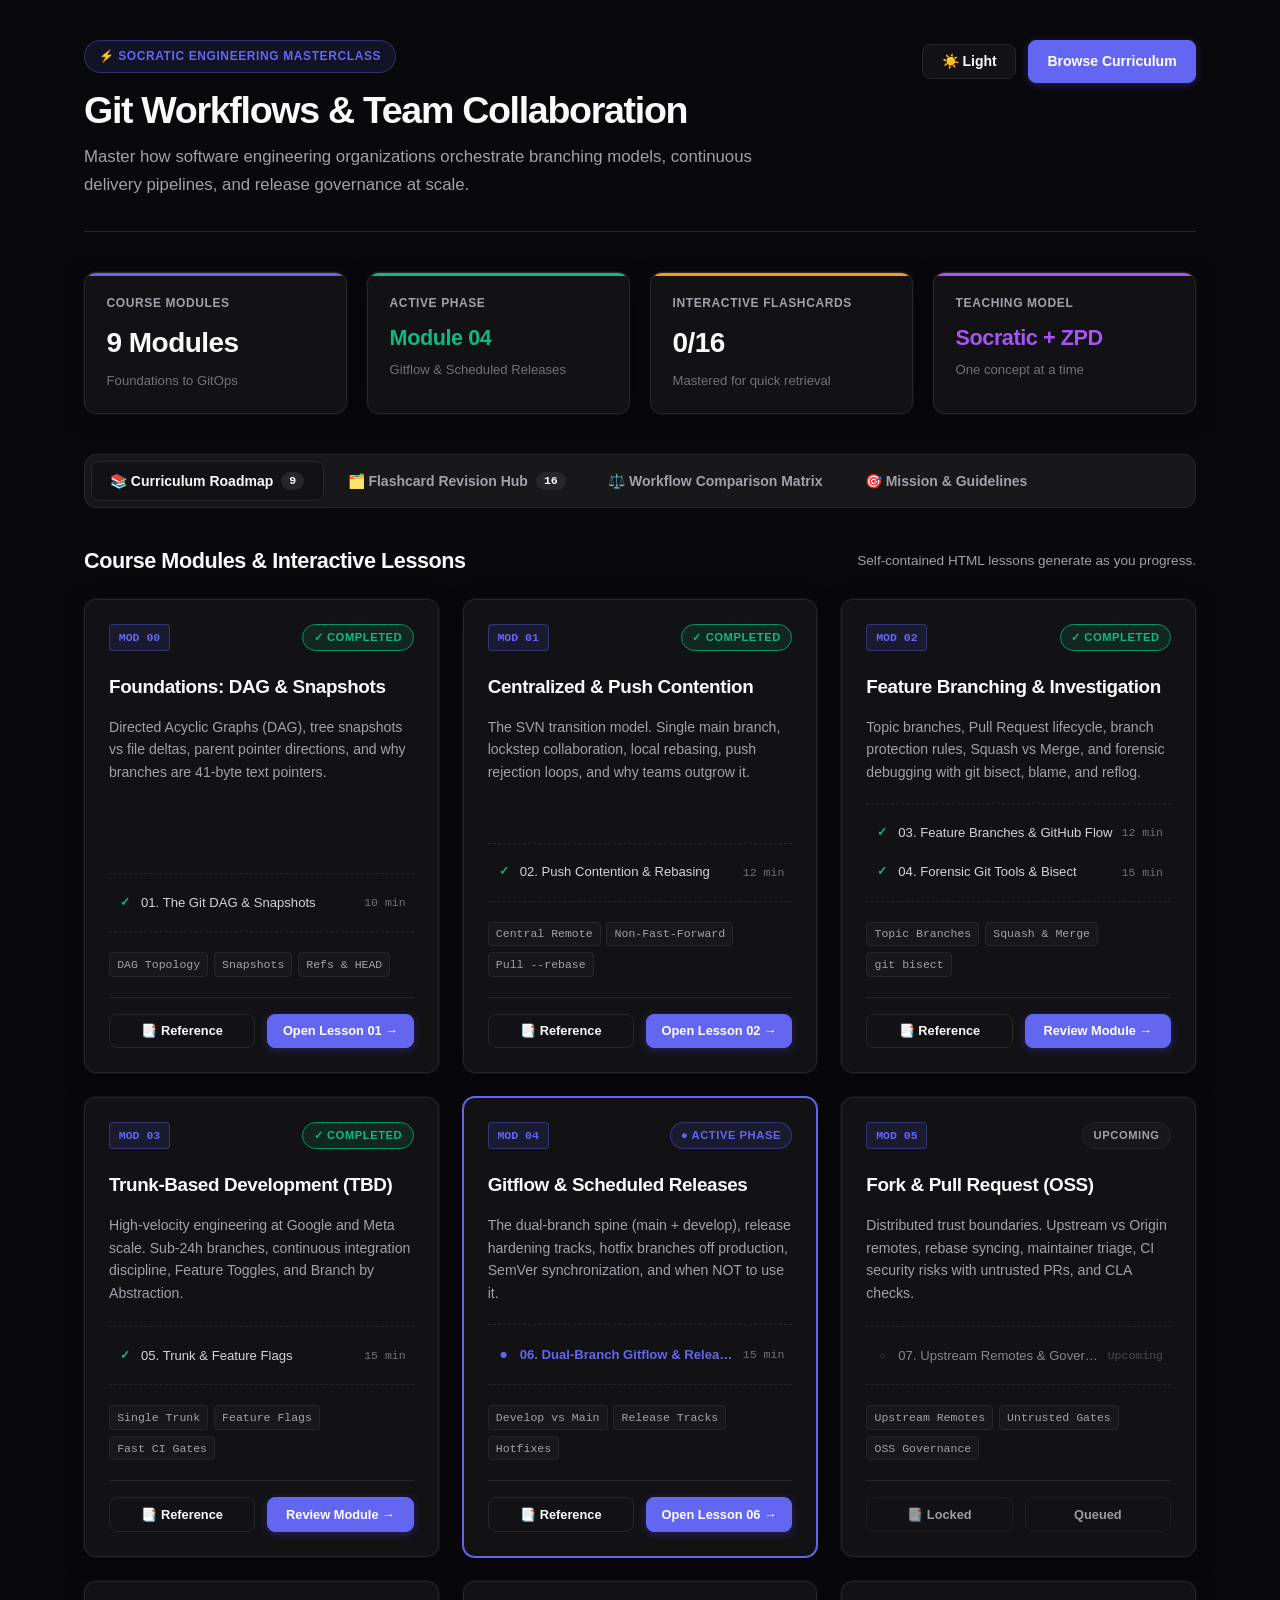
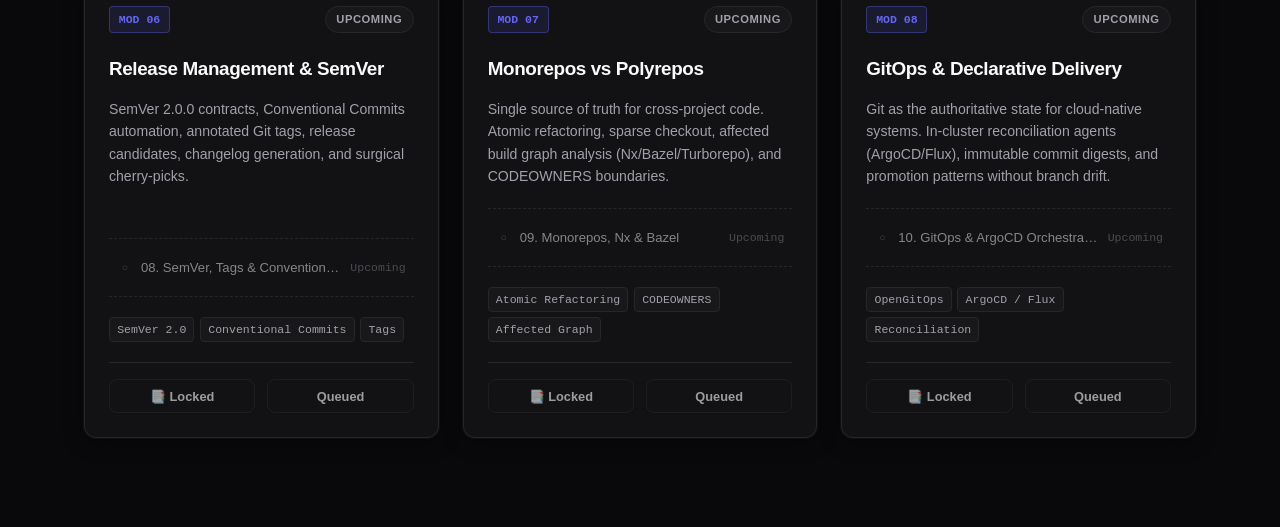
==== commit 77eaf92a: "feat: add lesson 06 on gitflow, scheduled releases, and hotfix backports" ====
--- a/index.html
+++ b/index.html
@@ -30,8 +30,8 @@
       </div>
       <div class="metric-card success">
         <div class="metric-label">Active Phase</div>
-        <div class="metric-value" style="font-size: 1.35rem; color: var(--accent-success);">Module 03</div>
-        <div class="metric-sub">Trunk-Based Development (TBD)</div>
+        <div class="metric-value" style="font-size: 1.35rem; color: var(--accent-success);">Module 04</div>
+        <div class="metric-sub">Gitflow & Scheduled Releases</div>
       </div>
       <div class="metric-card warning">
         <div class="metric-label">Interactive Flashcards</div>
@@ -170,18 +170,18 @@
         </div>
 
         <!-- Module 03 -->
-        <div class="module-card is-active">
+        <div class="module-card">
           <div class="module-top">
             <span class="module-num">MOD 03</span>
-            <span class="status-badge active">● Active Phase</span>
+            <span class="status-badge completed">✓ Completed</span>
           </div>
           <h3 class="module-title">Trunk-Based Development (TBD)</h3>
           <p class="module-desc">High-velocity engineering at Google and Meta scale. Sub-24h branches, continuous integration discipline, Feature Toggles, and Branch by Abstraction.</p>
           
           <div class="module-syllabus">
-            <a href="lessons/0005-trunk-based-development-and-feature-flags.html" class="syllabus-row active">
-              <div class="syllabus-left">
-                <span class="syllabus-icon current">●</span>
+            <a href="lessons/0005-trunk-based-development-and-feature-flags.html" class="syllabus-row">
+              <div class="syllabus-left">
+                <span class="syllabus-icon done">✓</span>
                 <span class="syllabus-title">05. Trunk & Feature Flags</span>
               </div>
               <span class="syllabus-time">15 min</span>
@@ -196,27 +196,27 @@
 
           <div class="module-footer">
             <a href="reference/trunk-based-development.html" class="btn btn-sm">📑 Reference</a>
-            <a href="lessons/0005-trunk-based-development-and-feature-flags.html" class="btn btn-sm btn-primary">Open Lesson 05 →</a>
+            <a href="lessons/0005-trunk-based-development-and-feature-flags.html" class="btn btn-sm btn-primary">Review Module →</a>
           </div>
         </div>
 
         <!-- Module 04 -->
-        <div class="module-card">
+        <div class="module-card is-active">
           <div class="module-top">
             <span class="module-num">MOD 04</span>
-            <span class="status-badge upcoming">Upcoming</span>
+            <span class="status-badge active">● Active Phase</span>
           </div>
           <h3 class="module-title">Gitflow & Scheduled Releases</h3>
           <p class="module-desc">The dual-branch spine (main + develop), release hardening tracks, hotfix branches off production, SemVer synchronization, and when NOT to use it.</p>
           
           <div class="module-syllabus">
-            <div class="syllabus-row" style="opacity: 0.6; cursor: default;">
-              <div class="syllabus-left">
-                <span class="syllabus-icon locked">○</span>
-                <span class="syllabus-title">06. Dual-Branch Gitflow</span>
-              </div>
-              <span class="syllabus-time">Upcoming</span>
-            </div>
+            <a href="lessons/0006-gitflow-and-scheduled-releases.html" class="syllabus-row active">
+              <div class="syllabus-left">
+                <span class="syllabus-icon current">●</span>
+                <span class="syllabus-title">06. Dual-Branch Gitflow & Releases</span>
+              </div>
+              <span class="syllabus-time">15 min</span>
+            </a>
           </div>
 
           <div class="module-tags">
@@ -226,8 +226,8 @@
           </div>
 
           <div class="module-footer">
-            <span class="btn btn-sm" style="opacity: 0.6; cursor: not-allowed;">📑 Locked</span>
-            <span class="btn btn-sm" style="opacity: 0.6; cursor: not-allowed;">Next Up</span>
+            <a href="reference/gitflow-architecture-and-tradeoffs.html" class="btn btn-sm">📑 Reference</a>
+            <a href="lessons/0006-gitflow-and-scheduled-releases.html" class="btn btn-sm btn-primary">Open Lesson 06 →</a>
           </div>
         </div>
 
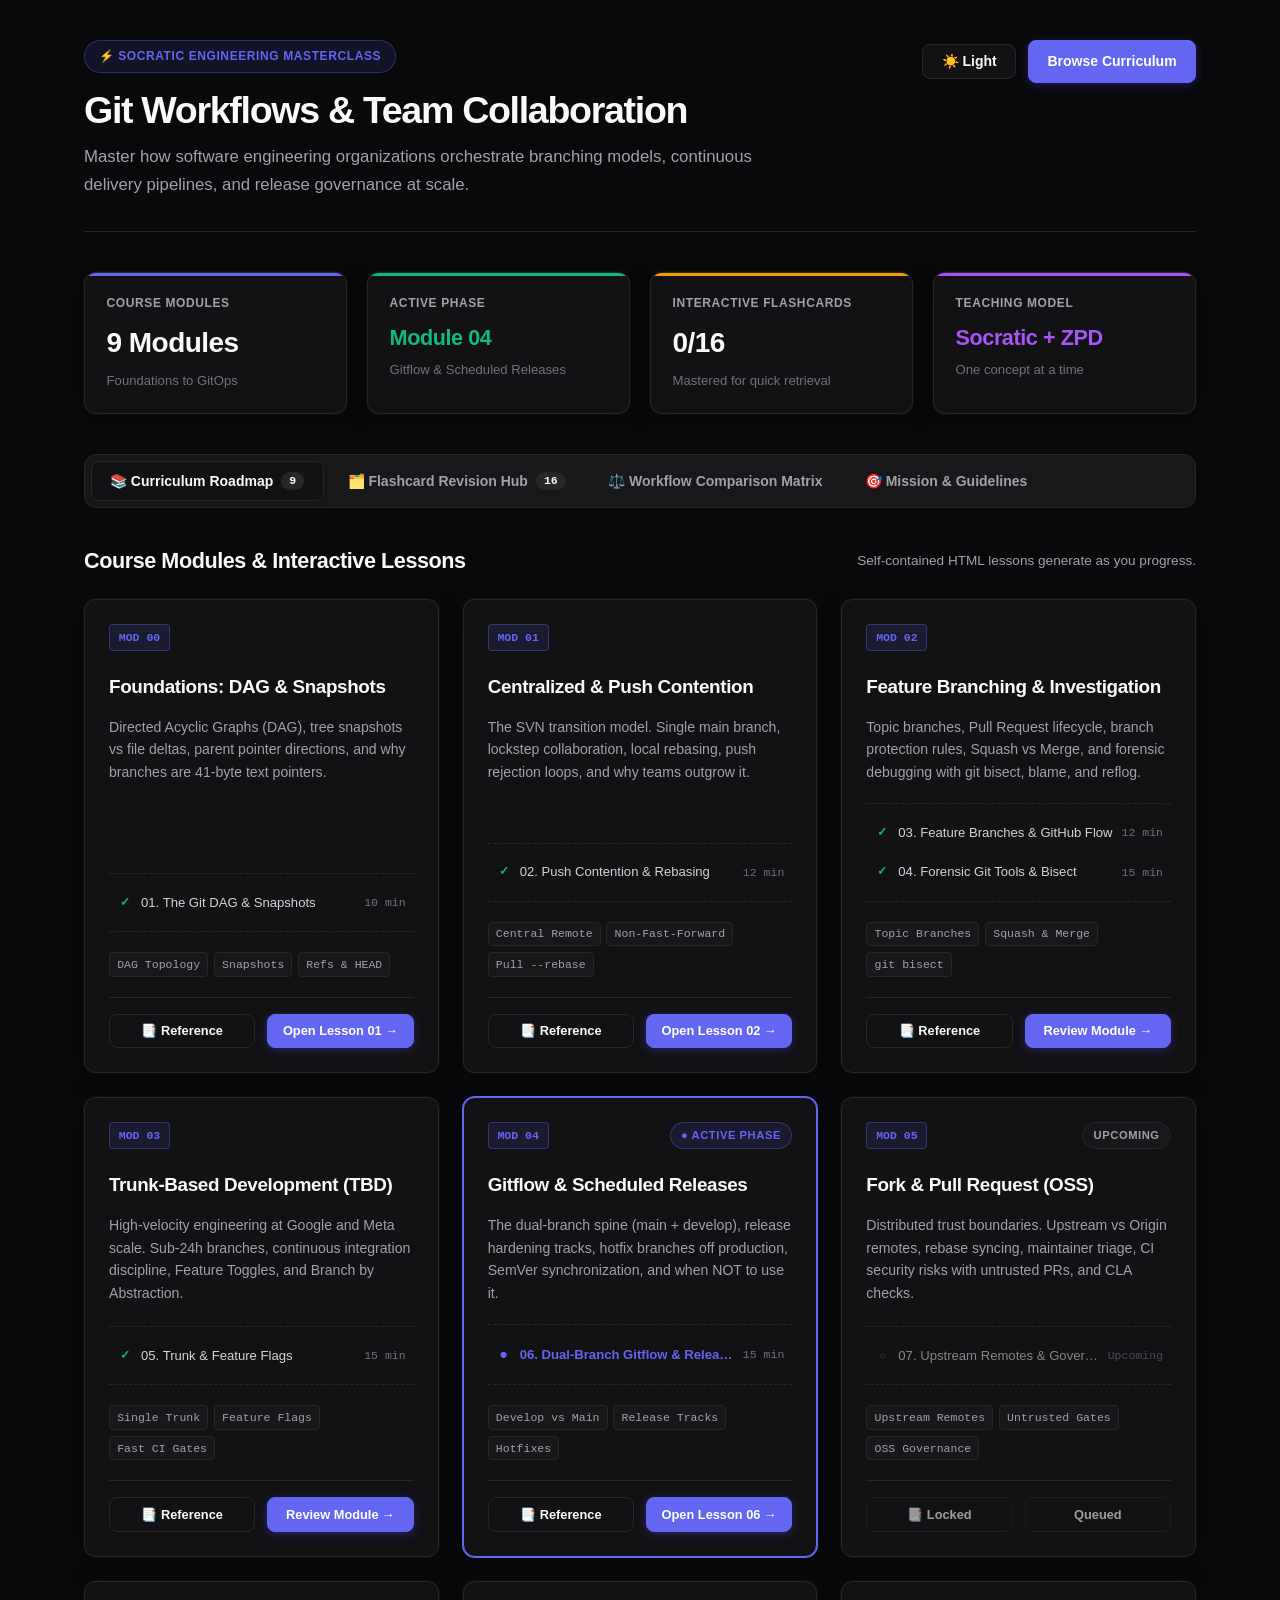
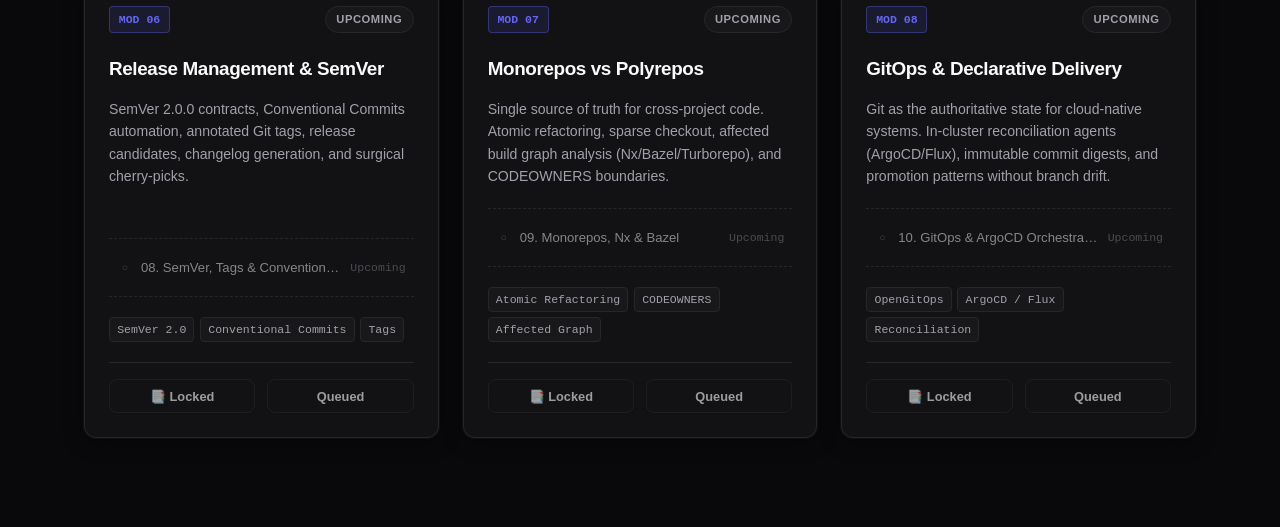
==== commit a1312f36: "style(dashboard): remove redundant completed status pills from module headers" ====
--- a/index.html
+++ b/index.html
@@ -73,7 +73,6 @@
         <div class="module-card">
           <div class="module-top">
             <span class="module-num">MOD 00</span>
-            <span class="status-badge completed">✓ Completed</span>
           </div>
           <h3 class="module-title">Foundations: DAG & Snapshots</h3>
           <p class="module-desc">Directed Acyclic Graphs (DAG), tree snapshots vs file deltas, parent pointer directions, and why branches are 41-byte text pointers.</p>
@@ -104,7 +103,6 @@
         <div class="module-card">
           <div class="module-top">
             <span class="module-num">MOD 01</span>
-            <span class="status-badge completed">✓ Completed</span>
           </div>
           <h3 class="module-title">Centralized & Push Contention</h3>
           <p class="module-desc">The SVN transition model. Single main branch, lockstep collaboration, local rebasing, push rejection loops, and why teams outgrow it.</p>
@@ -135,7 +133,6 @@
         <div class="module-card">
           <div class="module-top">
             <span class="module-num">MOD 02</span>
-            <span class="status-badge completed">✓ Completed</span>
           </div>
           <h3 class="module-title">Feature Branching & Investigation</h3>
           <p class="module-desc">Topic branches, Pull Request lifecycle, branch protection rules, Squash vs Merge, and forensic debugging with git bisect, blame, and reflog.</p>
@@ -173,7 +170,6 @@
         <div class="module-card">
           <div class="module-top">
             <span class="module-num">MOD 03</span>
-            <span class="status-badge completed">✓ Completed</span>
           </div>
           <h3 class="module-title">Trunk-Based Development (TBD)</h3>
           <p class="module-desc">High-velocity engineering at Google and Meta scale. Sub-24h branches, continuous integration discipline, Feature Toggles, and Branch by Abstraction.</p>
